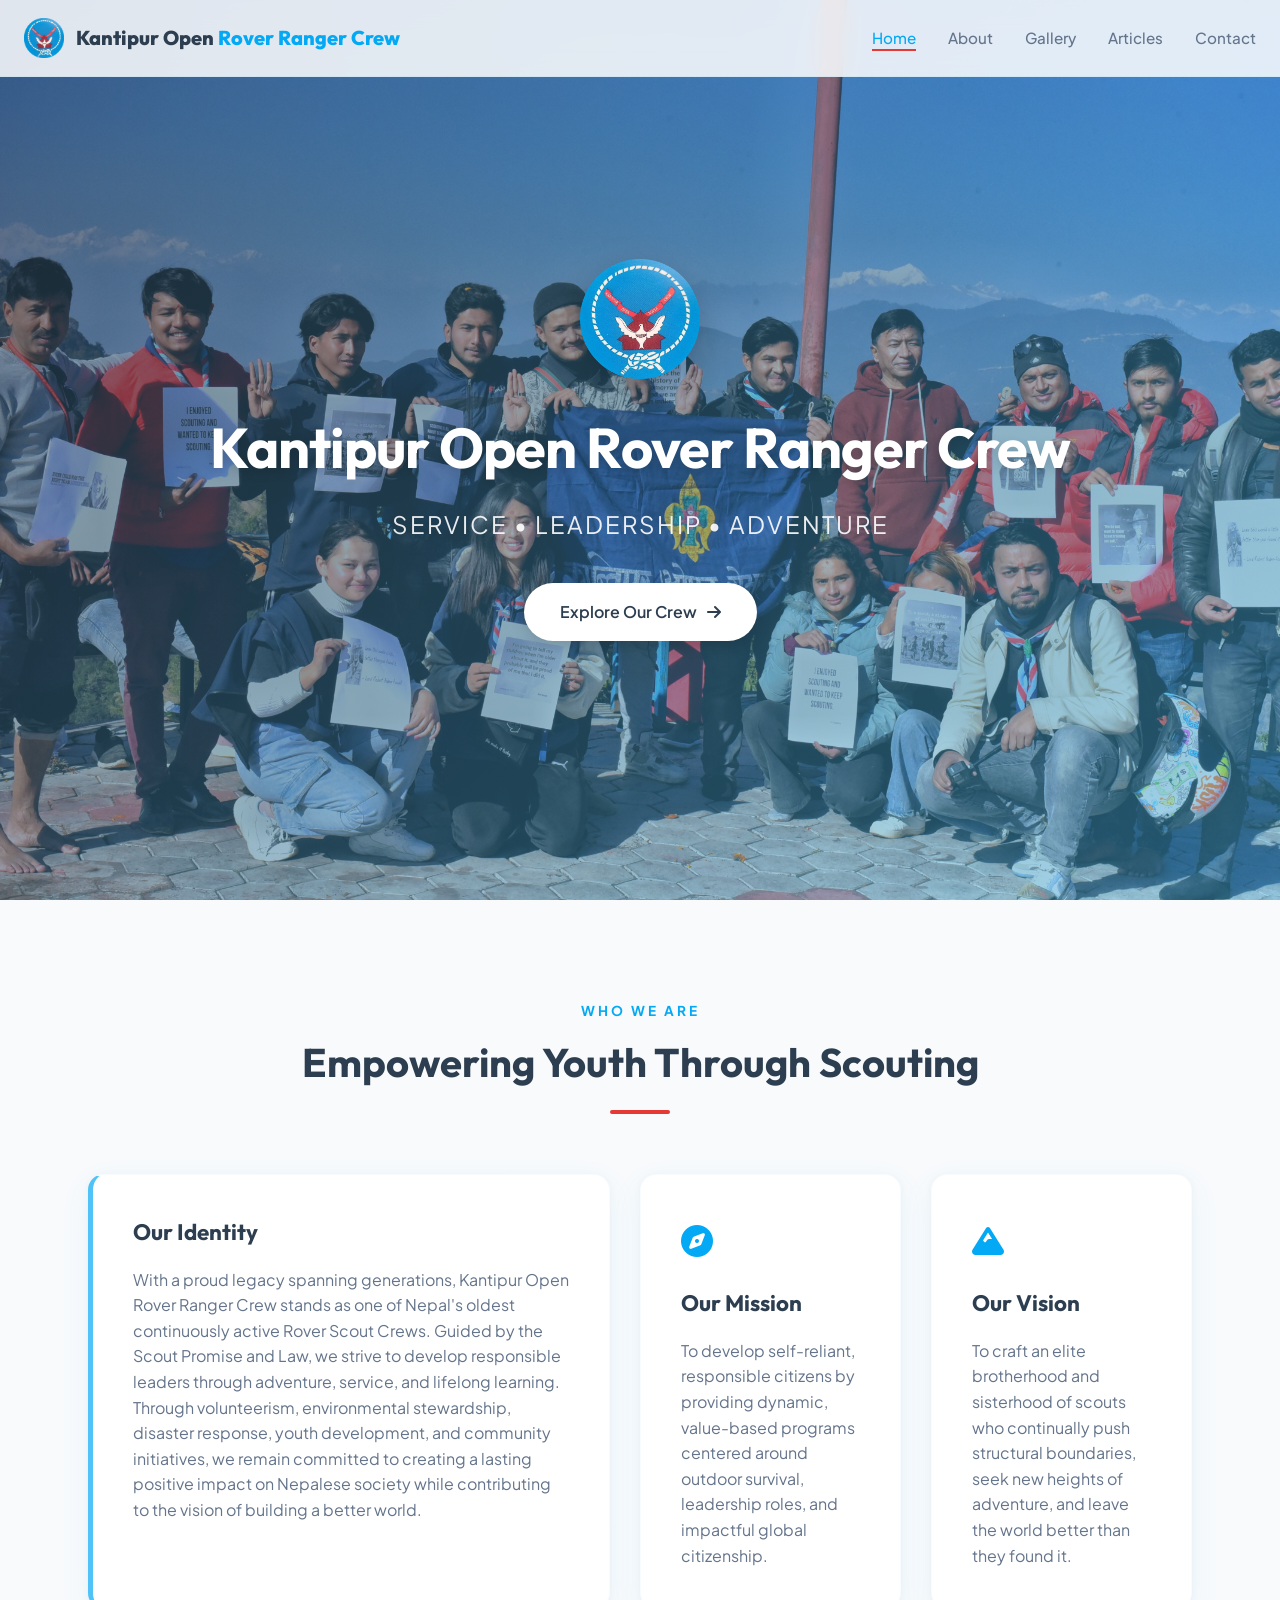
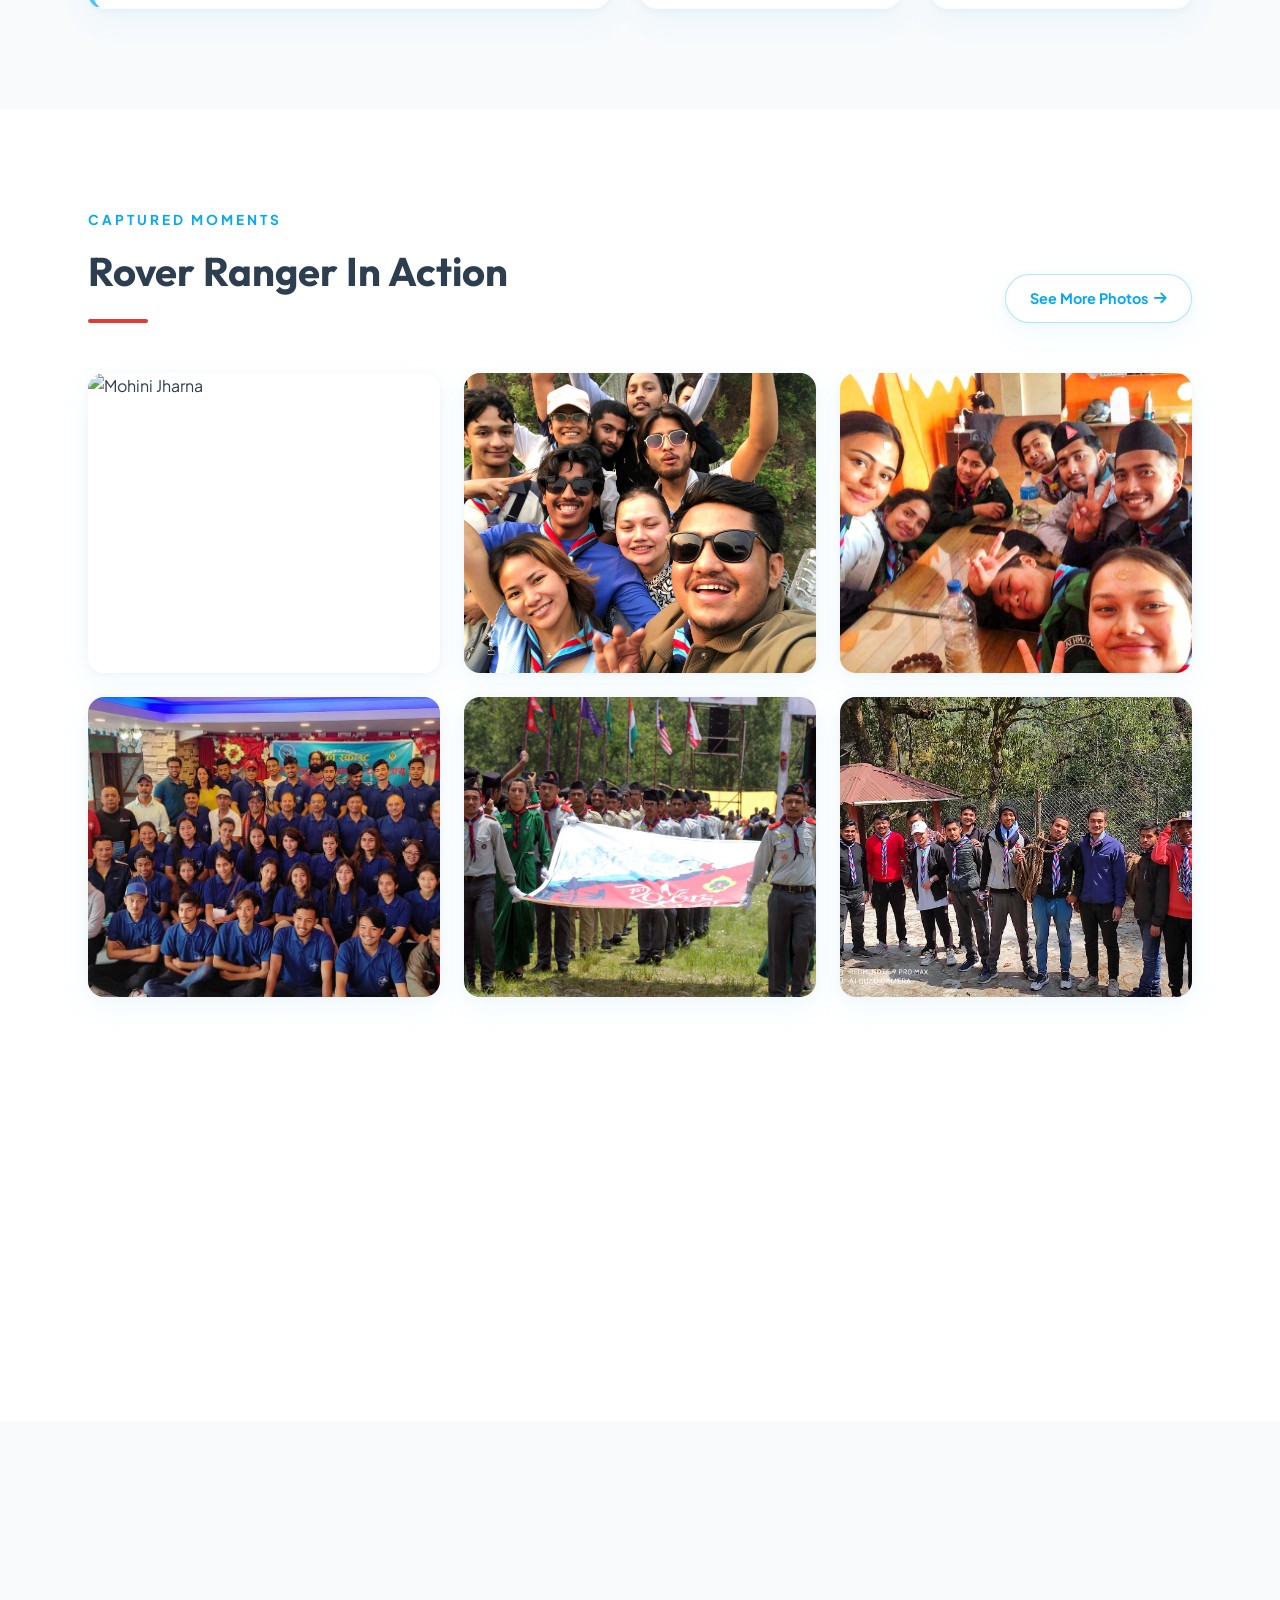
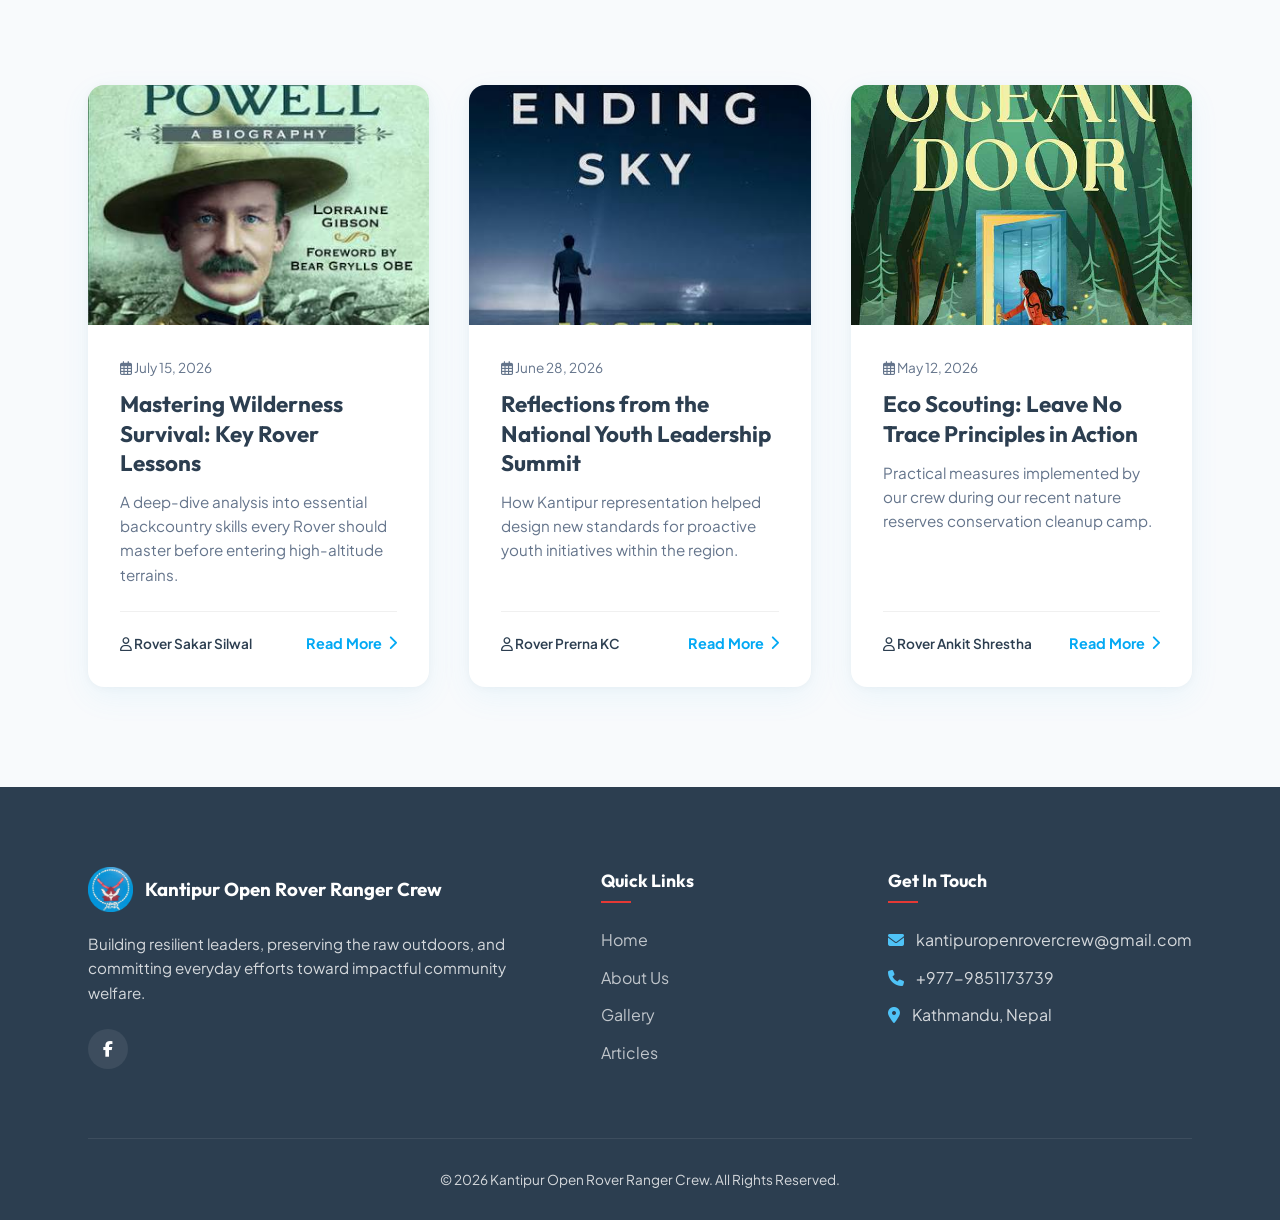
==== index.html @ 4ead3a9a "Add files via upload" ====
<!DOCTYPE html>
<html lang="en">

<head>
  <meta charset="UTF-8">
  <meta name="viewport" content="width=device-width, initial-scale=1.0">
  <title>Kantipur Open Rover Ranger Crew | Service • Leadership • Adventure</title>
  <!-- Google Fonts for Modern Typography -->
  <link rel="preconnect" href="https://fonts.googleapis.com">
  <link rel="preconnect" href="https://fonts.gstatic.com" crossorigin>
  <link
    href="https://fonts.googleapis.com/css2?family=Plus+Jakarta+Sans:wght@400;500;600;700&family=Outfit:wght@400;600;800&display=swap"
    rel="stylesheet">
  <!-- FontAwesome for Icons -->
  <link rel="stylesheet" href="https://cdnjs.cloudflare.com/ajax/libs/font-awesome/6.4.0/css/all.min.css">
  <link rel="stylesheet" href="style.css">
</head>

<body>

  <!-- Navigation -->
  <nav class="navbar">
    <div class="nav-container">
      <a href="#home" class="nav-logo">
        <img src="images/logo/logo.png" alt="Kantipur Open Rover Ranger Crew Logo">
        <span>Kantipur Open <span>Rover Ranger Crew</span></span>
      </a>
      <ul class="nav-links" id="navLinks">
        <li><a href="#home" class="active">Home</a></li>
        <li><a href="#about">About</a></li>
        <li><a href="#gallery">Gallery</a></li>
        <li><a href="#articles">Articles</a></li>
        <li><a href="#contact">Contact</a></li>
      </ul>
      <button class="hamburger" id="hamburger" aria-label="Toggle Menu">
        <span class="bar"></span>
        <span class="bar"></span>
        <span class="bar"></span>
      </button>
    </div>
  </nav>

  <!-- Hero Section -->
  <header id="home" class="hero-section">
    <div class="hero-overlay"></div>
    <div class="hero-content scroll-reveal">
      <img src="images/logo/logo.png" alt="Crew Logo" class="hero-logo">
      <h2 class="hero-title">Kantipur Open Rover Ranger Crew</h2>
      <p class="hero-subtitle">Service • Leadership • Adventure</p>
      <a href="#about" class="btn btn-primary">Explore Our Crew <i class="fas fa-arrow-right"></i></a>
    </div>
  </header>

  <!-- About Us Section -->
  <section id="about" class="about-section section-padding">
    <div class="container">
      <div class="section-header scroll-reveal">
        <span class="pre-title">Who We Are</span>
        <h2>Empowering Youth Through Scouting</h2>
        <div class="accent-line"></div>
      </div>

      <div class="about-grid">
        <div class="about-card main-about scroll-reveal">
          <h3>Our Identity</h3>
          <p>With a proud legacy spanning generations, Kantipur Open Rover Ranger Crew stands as one of Nepal's oldest continuously active Rover Scout Crews. Guided by the Scout Promise and Law, we strive to develop responsible leaders through adventure, service, and lifelong learning. Through volunteerism, environmental stewardship, disaster response, youth development, and community initiatives, we remain committed to creating a lasting positive impact on Nepalese society while contributing to the vision of building a better world.</p>
        </div>
        <div class="about-card scroll-reveal">
          <div class="card-icon"><i class="fas fa-compass"></i></div>
          <h3>Our Mission</h3>
          <p>To develop self-reliant, responsible citizens by providing dynamic, value-based programs centered around
            outdoor survival, leadership roles, and impactful global citizenship.</p>
        </div>
        <div class="about-card scroll-reveal">
          <div class="card-icon"><i class="fas fa-mountain"></i></div>
          <h3>Our Vision</h3>
          <p>To craft an elite brotherhood and sisterhood of scouts who continually push structural boundaries, seek new
            heights of adventure, and leave the world better than they found it.</p>
        </div>
      </div>
    </div>
  </section>

  <!-- Gallery Section -->
  <section id="gallery" class="gallery-section section-padding">
    <div class="container">
      <div class="gallery-header-wrapper scroll-reveal">
        <div class="section-header left-aligned">
          <span class="pre-title">Captured Moments</span>
          <h2>Rover Ranger In Action</h2>
          <div class="accent-line"></div>
        </div>
        <a href="gallery.html" class="btn-text btn-see-more">See More Photos <i class="fas fa-arrow-right"></i></a>
      </div>

      <div class="gallery-grid">
        <div class="gallery-item scroll-reveal">
          <img src="images/gallery/gallery-1.jpg" alt="Mohini Jharna">
          <div class="gallery-overlay">
            <h4>Adventure</h4>
            <p>Mohini Jharna</p>
          </div>
        </div>

        <div class="gallery-item scroll-reveal">
          <img src="images/gallery/gallery-2.jpg" alt="Chitlang Ride">
          <div class="gallery-overlay">
            <h4>Adventure</h4>
            <p>Chitlang Ride</p>
          </div>
        </div>

        <div class="gallery-item scroll-reveal">
          <img src="images/gallery/gallery-3.jpg" alt="Shivaratri Camp">
          <div class="gallery-overlay">
            <h4>Service</h4>
            <p>Shivaratri Camp</p>
          </div>
        </div>

        <div class="gallery-item scroll-reveal">
          <img src="images/gallery/gallery-4.jpg" alt="Smarika Publish">
          <div class="gallery-overlay">
            <h4>Event</h4>
            <p>Smarika Publish</p>
          </div>
        </div>

        <div class="gallery-item scroll-reveal">
          <img src="images/gallery/gallery-5.jpg" alt="Rover Moot">
          <div class="gallery-overlay">
            <h4>Event</h4>
            <p>Rover Moot</p>
          </div>
        </div>

        <div class="gallery-item scroll-reveal">
          <img src="images/gallery/gallery-6.jpg" alt="Training Camp">
          <div class="gallery-overlay">
            <h4>Camp</h4>
            <p>Training Camp</p>
          </div>
        </div>

        <div class="gallery-item scroll-reveal">
          <img src="images/gallery/gallery-7.jpg" alt="Training Camp">
          <div class="gallery-overlay">
            <h4>Camp</h4>
            <p>Training Camp</p>
          </div>
        </div>

        <div class="gallery-item scroll-reveal">
          <img src="images/gallery/gallery-8.jpg" alt="Training Camp">
          <div class="gallery-overlay">
            <h4>Event</h4>
            <p>Rover Moot</p>
          </div>
        </div>

      </div>
    </div>
  </section>

  <!-- Articles Section -->
  <section id="articles" class="articles-section section-padding">
    <div class="container">
      <div class="gallery-header-wrapper scroll-reveal">
        <div class="section-header left-aligned">
          <span class="pre-title">Articles</span>
          <h2>From The Crew Log</h2>
          <div class="accent-line"></div>
        </div>
        <a href="articles.html" class="btn-text btn-see-more">See All Articles <i class="fas fa-arrow-right"></i></a>
      </div>

      <div class="articles-grid">
        <!-- Featured Article 1 -->
        <article class="article-card scroll-reveal">
          <div class="article-image">
            <img src="images/articles/article-1.jpg" alt="Survival techniques article">
          </div>
          <div class="article-content">
            <span class="article-date"><i class="far fa-calendar-alt"></i> July 15, 2026</span>
            <h3 class="article-title">Mastering Wilderness Survival: Key Rover Lessons</h3>
            <p class="article-excerpt">A deep-dive analysis into essential backcountry skills every Rover should master
              before entering high-altitude terrains.</p>
            <div class="article-footer">
              <span class="article-author"><i class="far fa-user"></i> Rover Sakar Silwal</span>
              <a href="content/article-template.html" class="btn-text">Read More <i class="fas fa-chevron-right"></i></a>
            </div>
          </div>
        </article>

        <!-- Featured Article 2 -->
        <article class="article-card scroll-reveal">
          <div class="article-image">
            <img src="images/articles/article-2.jpg" alt="Youth Leadership Summit">
          </div>
          <div class="article-content">
            <span class="article-date"><i class="far fa-calendar-alt"></i> June 28, 2026</span>
            <h3 class="article-title">Reflections from the National Youth Leadership Summit</h3>
            <p class="article-excerpt">How Kantipur representation helped design new standards for proactive youth
              initiatives within the region.</p>
            <div class="article-footer">
              <span class="article-author"><i class="far fa-user"></i> Rover Prerna KC</span>
              <a href="content/article-template.html" class="btn-text">Read More <i
                  class="fas fa-chevron-right"></i></a>
            </div>
          </div>
        </article>

        <!-- Featured Article 3 -->
        <article class="article-card scroll-reveal">
          <div class="article-image">
            <img src="images/articles/article-3.jpg" alt="Eco Scouting Initiatives">
          </div>
          <div class="article-content">
            <span class="article-date"><i class="far fa-calendar-alt"></i> May 12, 2026</span>
            <h3 class="article-title">Eco Scouting: Leave No Trace Principles in Action</h3>
            <p class="article-excerpt">Practical measures implemented by our crew during our recent nature reserves
              conservation cleanup camp.</p>
            <div class="article-footer">
              <span class="article-author"><i class="far fa-user"></i> Rover Ankit Shrestha</span>
              <a href="content/article-template.html" class="btn-text">Read More <i class="fas fa-chevron-right"></i></a>
            </div>
          </div>
        </article>
      </div>
    </div>
  </section>

  <!-- Footer / Contact -->
  <footer id="contact" class="footer">
    <div class="container">
      <div class="footer-grid">
        <div class="footer-brand">
          <div class="footer-logo">
            <img src="images/logo/logo.png" alt="Crew Logo">
            <h3>Kantipur Open Rover Ranger Crew</h3>
          </div>
          <p class="footer-desc">Building resilient leaders, preserving the raw outdoors, and committing everyday
            efforts toward impactful community welfare.</p>
          <div class="social-links">
            <a href="https://www.facebook.com/profile.php?id=100064737007011" aria-label="Facebook"><i
                class="fab fa-facebook-f"></i></a>
          </div>
        </div>

        <div class="footer-links">
          <h4>Quick Links</h4>
          <ul>
            <li><a href="#home">Home</a></li>
            <li><a href="#about">About Us</a></li>
            <li><a href="#gallery">Gallery</a></li>
            <li><a href="#articles">Articles</a></li>
          </ul>
        </div>

        <div class="footer-contact">
          <h4>Get In Touch</h4>
          <ul>
            <li><i class="fas fa-envelope"></i> <span>kantipuropenrovercrew@gmail.com</span></li>
            <li><i class="fas fa-phone"></i> <span>+977-9851173739</span></li>
            <li><i class="fas fa-map-marker-alt"></i> <span>Kathmandu, Nepal</span></li>
          </ul>
        </div>
      </div>

      <div class="footer-bottom">
        <p>&copy; 2026 Kantipur Open Rover Ranger Crew. All Rights Reserved.</p>
      </div>
    </div>
  </footer>

  <script src="script.js"></script>
</body>
</html>

<!-- Designed and Developed by Sakar Silwal -->
---- style.css ----
/* ==========================================================================
   Variables & Root Configurations
   ========================================================================== */
:root {
  --primary: #4FC3F7;
  /* Sky Blue */
  --primary-dark: #03A9F4;
  /* Focus Blue */
  --accent: #E53935;
  /* Logo Red Ribbon Accent */
  --text-main: #2C3E50;
  /* Deep Charcoal */
  --text-muted: #64748B;
  /* Slate Gray */
  --bg-light: #F8FAFC;
  /* Light Canvas Background */
  --bg-white: #FFFFFF;
  --card-shadow: 0 10px 30px rgba(79, 195, 247, 0.08), 0 1px 8px rgba(0, 0, 0, 0.04);
  --hover-shadow: 0 20px 40px rgba(79, 195, 247, 0.15);
  --transition-smooth: all 0.4s cubic-bezier(0.16, 1, 0.3, 1);
  --border-radius: 16px;
}

/* ==========================================================================
   Global Resets & Base Styles
   ========================================================================== */
* {
  margin: 0;
  padding: 0;
  box-sizing: border-box;
}

html {
  scroll-behavior: smooth;
  font-family: 'Plus Jakarta Sans', sans-serif;
  color: var(--text-main);
  background-color: var(--bg-white);
}

h1,
h2,
h3,
h4 {
  font-family: 'Outfit', sans-serif;
  font-weight: 700;
}

body {
  overflow-x: hidden;
  line-height: 1.6;
}

img {
  max-width: 100%;
  height: auto;
  display: block;
}

.container {
  width: 90%;
  max-width: 1440px;
  margin: 0 auto;
  padding: 0 24px;
}

/* Skinny variant limits content stretching for clean paragraph reading styles */
.container-skinny {
  max-width: 800px;
}

.section-padding {
  padding: 100px 0;
}

/* ==========================================================================
   Navigation Component
   ========================================================================== */
.navbar {
  position: fixed;
  top: 0;
  left: 0;
  width: 100%;
  z-index: 1000;
  background: rgba(255, 255, 255, 0.85);
  backdrop-filter: blur(12px);
  -webkit-backdrop-filter: blur(12px);
  border-bottom: 1px solid rgba(79, 195, 247, 0.1);
  transition: var(--transition-smooth);
}

.navbar.scrolled {
  padding: 12px 0;
  box-shadow: 0 4px 20px rgba(0, 0, 0, 0.05);
}

.nav-container {
  display: flex;
  justify-content: space-between;
  align-items: center;
  max-width: 1500px;
  margin: 0 auto;
  padding: 18px 24px;
}

.nav-logo {
  display: flex;
  align-items: center;
  gap: 12px;
  text-decoration: none;
  font-size: 1.25rem;
  color: var(--text-main);
  font-weight: 800;
  font-family: 'Outfit', sans-serif;
}

.nav-logo img {
  height: 40px;
  width: auto;
}

.nav-logo span span {
  color: var(--primary-dark);
}

.nav-links {
  display: flex;
  list-style: none;
  gap: 32px;
}

.nav-links a {
  text-decoration: none;
  color: var(--text-muted);
  font-weight: 500;
  font-size: 0.95rem;
  transition: var(--transition-smooth);
  position: relative;
  padding: 4px 0;
}

.nav-links a:hover,
.nav-links a.active {
  color: var(--primary-dark);
}

.nav-links a::after {
  content: '';
  position: absolute;
  bottom: 0;
  left: 0;
  width: 0;
  height: 2px;
  background-color: var(--accent);
  transition: var(--transition-smooth);
}

.nav-links a:hover::after,
.nav-links a.active::after {
  width: 100%;
}

.hamburger {
  display: none;
  cursor: pointer;
  background: none;
  border: none;
}

.hamburger .bar {
  display: block;
  width: 25px;
  height: 3px;
  margin: 5px auto;
  background-color: var(--text-main);
  transition: var(--transition-smooth);
  border-radius: 2px;
}

/* ==========================================================================
   Hero Section
   ========================================================================== */
.hero-section {
  position: relative;
  height: 100vh;
  min-height: 600px;
  display: flex;
  align-items: center;
  justify-content: center;
  text-align: center;
  color: var(--bg-white);
  background-image: url('images/banner/banner-1.jpeg');
  background-size: cover;
  background-position: center;
  background-attachment: fixed;
}

.hero-overlay {
  position: absolute;
  top: 0;
  left: 0;
  width: 100%;
  height: 100%;
  background: linear-gradient(135deg, rgba(44, 62, 80, 0.6) 0%, rgba(79, 195, 247, 0.45) 100%);
  z-index: 1;
}

.hero-content {
  position: relative;
  z-index: 2;
  padding: 0 24px;
  max-width: 1100px;
}

.hero-logo {
  height: 120px;
  width: auto;
  margin: 0 auto 24px auto;
  filter: drop-shadow(0 8px 16px rgba(0, 0, 0, 0.2));
  animation: float 6s ease-in-out infinite;
}

.hero-title {
  white-space: nowrap;
  font-size: 3.5rem;
  letter-spacing: -1px;
  margin-bottom: 12px;
  text-shadow: 0 4px 12px rgba(0, 0, 0, 0.15);
}

.hero-subtitle {
  font-size: 1.5rem;
  font-weight: 400;
  margin-bottom: 40px;
  letter-spacing: 2px;
  text-transform: uppercase;
  color: rgba(255, 255, 255, 0.9);
}

.btn {
  display: inline-flex;
  align-items: center;
  gap: 10px;
  padding: 16px 36px;
  border-radius: 30px;
  font-weight: 600;
  text-decoration: none;
  transition: var(--transition-smooth);
  font-size: 1rem;
  box-shadow: 0 4px 15px rgba(0, 0, 0, 0.15);
}

.btn-primary {
  background-color: var(--bg-white);
  color: var(--text-main);
}

.btn-primary:hover {
  transform: translateY(-4px);
  box-shadow: 0 12px 24px rgba(0, 0, 0, 0.2);
  background-color: var(--primary);
  color: var(--bg-white);
}

/* ==========================================================================
   Shared Typography Framework
   ========================================================================== */
.section-header {
  text-align: center;
  margin-bottom: 60px;
}

.pre-title {
  color: var(--primary-dark);
  text-transform: uppercase;
  letter-spacing: 3px;
  font-size: 0.85rem;
  font-weight: 700;
  display: block;
  margin-bottom: 8px;
}

.section-header h2 {
  font-size: 2.5rem;
  color: var(--text-main);
}

.accent-line {
  width: 60px;
  height: 4px;
  background-color: var(--accent);
  margin: 16px auto 0 auto;
  border-radius: 2px;
}

.gallery-header-wrapper {
  display: flex;
  justify-content: space-between;
  align-items: flex-end;
  flex-wrap: wrap;
  gap: 20px;
  margin-bottom: 50px;
  width: 100%;
}

.section-header.left-aligned {
  text-align: left;
  margin-bottom: 0;
}

.section-header.left-aligned .accent-line {
  margin: 16px 0 0 0;
}

.btn-see-more {
  padding: 12px 24px;
  border: 1px solid rgba(3, 169, 244, 0.3);
  border-radius: 30px;
  background: var(--bg-white);
  box-shadow: var(--card-shadow);
}

.btn-see-more:hover {
  background: var(--primary-dark);
  color: var(--bg-white) !important;
  border-color: var(--primary-dark);
}

/* ==========================================================================
   About Us Section
   ========================================================================== */
.about-section {
  background-color: var(--bg-light);
}

.about-grid {
  display: grid;
  grid-template-columns: 2fr 1fr 1fr;
  gap: 30px;
}

.about-card {
  background: var(--bg-white);
  padding: 40px;
  border-radius: var(--border-radius);
  box-shadow: var(--card-shadow);
  transition: var(--transition-smooth);
  border: 1px solid rgba(79, 195, 247, 0.05);
}

.about-card:hover {
  transform: translateY(-8px);
  box-shadow: var(--hover-shadow);
}

.main-about {
  border-left: 5px solid var(--primary);
}

.card-icon {
  font-size: 2rem;
  color: var(--primary-dark);
  margin-bottom: 20px;
}

.about-card h3 {
  font-size: 1.4rem;
  margin-bottom: 16px;
}

.about-card p {
  color: var(--text-muted);
}

/* ==========================================================================
   Gallery Section
   ========================================================================== */
.gallery-grid {
  display: grid;
  grid-template-columns: repeat(auto-fit, minmax(300px, 1fr));
  gap: 24px;
}

.gallery-item {
  position: relative;
  border-radius: var(--border-radius);
  overflow: hidden;
  height: 300px;
  cursor: pointer;
  box-shadow: var(--card-shadow);
  transition: var(--transition-smooth);
}

.gallery-item img {
  width: 100%;
  height: 100%;
  object-fit: cover;
  transition: transform 0.6s cubic-bezier(0.16, 1, 0.3, 1);
}

.gallery-overlay {
  position: absolute;
  bottom: 0;
  left: 0;
  width: 100%;
  padding: 30px;
  background: linear-gradient(to top, rgba(0, 0, 0, 0.8) 0%, rgba(0, 0, 0, 0) 100%);
  color: var(--bg-white);
  opacity: 0;
  transform: translateY(20px);
  transition: var(--transition-smooth);
}

.gallery-item:hover img {
  transform: scale(1.08);
}

.gallery-item:hover .gallery-overlay {
  opacity: 1;
  transform: translateY(0);
}

/* Archive Controls Utility Styles */
.archive-section {
  background-color: var(--bg-light);
  margin-top: 60px;
}

/* ==========================================================================
   Gallery Tabs & Filter Buttons Setup (Fixed Overwrites)
   ========================================================================== */
.gallery-filters {
  display: flex;
  justify-content: center;
  flex-wrap: wrap;
  gap: 12px;
  margin-bottom: 40px;
  list-style: none;
  padding: 0;
  width: 100%;
}

.gallery-filters button,
.filter-btn {
  background: var(--bg-white);
  color: var(--text-muted);
  border: 1px solid rgba(79, 195, 247, 0.2);
  padding: 10px 22px;
  font-family: 'Plus Jakarta Sans', sans-serif;
  font-weight: 600;
  font-size: 0.9rem;
  border-radius: 30px;
  cursor: pointer;
  transition: var(--transition-smooth);
  box-shadow: 0 2px 8px rgba(0, 0, 0, 0.02);
}

.gallery-filters button:hover,
.filter-btn:hover {
  background: rgba(79, 195, 247, 0.08);
  color: var(--primary-dark);
  border-color: var(--primary-dark);
  transform: translateY(-2px);
}

.gallery-filters button.active,
.filter-btn.active {
  background: var(--primary-dark);
  color: var(--bg-white);
  border-color: var(--primary-dark);
  box-shadow: 0 4px 12px rgba(3, 169, 244, 0.2);
}

/* ==========================================================================
   Articles Section (Grid UI)
   ========================================================================== */
.articles-section {
  background-color: var(--bg-light);
}

.articles-grid {
  display: grid;
  grid-template-columns: repeat(auto-fit, minmax(320px, 1fr));
  gap: 40px;
  width: 100%;
}

.article-card {
  background: var(--bg-white);
  border-radius: var(--border-radius);
  overflow: hidden;
  box-shadow: var(--card-shadow);
  transition: var(--transition-smooth);
  display: flex;
  flex-direction: column;
}

.article-card:hover {
  transform: translateY(-6px);
  box-shadow: var(--hover-shadow);
}

.article-image {
  height: 240px;
  overflow: hidden;
}

.article-image img {
  width: 100%;
  height: 100%;
  object-fit: cover;
  transition: transform 0.5s ease;
}

.article-card:hover .article-image img {
  transform: scale(1.04);
}

.article-content {
  padding: 32px;
  flex-grow: 1;
  display: flex;
  flex-direction: column;
}

.article-date {
  font-size: 0.85rem;
  color: var(--text-muted);
  margin-bottom: 12px;
  display: block;
}

.article-title {
  font-size: 1.4rem;
  margin-bottom: 12px;
  line-height: 1.3;
  color: var(--text-main);
}

.article-excerpt {
  color: var(--text-muted);
  margin-bottom: 24px;
  font-size: 0.95rem;
}

.article-footer {
  margin-top: auto;
  display: flex;
  justify-content: space-between;
  align-items: center;
  padding-top: 20px;
  border-top: 1px solid rgba(0, 0, 0, 0.06);
}

.article-author {
  font-size: 0.85rem;
  font-weight: 600;
}

.btn-text {
  color: var(--primary-dark);
  text-decoration: none;
  font-weight: 700;
  font-size: 0.9rem;
  display: inline-flex;
  align-items: center;
  gap: 6px;
  transition: var(--transition-smooth);
}

.btn-text:hover {
  color: var(--accent);
  gap: 10px;
}

/* ==========================================================================
   Single Article Detail Subpage View
   ========================================================================== */
.single-article-wrapper {
  margin-top: 80px;
  background-color: var(--bg-white);
}

.back-link {
  margin-bottom: 30px;
  font-size: 0.95rem;
}

.single-article-header h1 {
  font-size: 2.8rem;
  line-height: 1.2;
  margin: 15px 0 20px 0;
  color: var(--text-main);
}

.article-meta-info {
  display: flex;
  gap: 20px;
  color: var(--text-muted);
  font-size: 0.9rem;
}

.single-article-banner {
  width: 100%;
  max-height: 480px;
  overflow: hidden;
  border-radius: var(--border-radius);
  margin: 40px 0;
  box-shadow: var(--card-shadow);
}

.single-article-banner img {
  width: 100%;
  height: 100%;
  object-fit: cover;
}

.single-article-body {
  font-size: 1.1rem;
  line-height: 1.75;
  color: #334155;
}

.single-article-body p {
  margin-bottom: 24px;
}

.single-article-body h3 {
  font-size: 1.6rem;
  margin: 40px 0 20px 0;
  color: var(--text-main);
}

.single-article-body blockquote {
  border-left: 4px solid var(--accent);
  padding-left: 20px;
  font-style: italic;
  margin: 30px 0;
  color: var(--text-muted);
  font-size: 1.2rem;
}

/* ==========================================================================
   Footer Section
   ========================================================================== */
.footer {
  background-color: var(--text-main);
  color: rgba(255, 255, 255, 0.8);
  padding: 80px 0 30px 0;
}

.footer-grid {
  display: grid;
  grid-template-columns: 2fr 1fr 1fr;
  gap: 60px;
  margin-bottom: 60px;
}

.footer-logo {
  display: flex;
  align-items: center;
  gap: 12px;
  margin-bottom: 20px;
  color: var(--bg-white);
}

.footer-logo img {
  height: 45px;
}

.footer-desc {
  font-size: 0.95rem;
  margin-bottom: 24px;
}

.social-links {
  display: flex;
  gap: 16px;
}

.social-links a {
  width: 40px;
  height: 40px;
  border-radius: 50%;
  background-color: rgba(255, 255, 255, 0.08);
  display: flex;
  align-items: center;
  justify-content: center;
  color: var(--bg-white);
  text-decoration: none;
  transition: var(--transition-smooth);
}

.social-links a:hover {
  background-color: var(--primary);
  transform: translateY(-3px);
}

.footer-links h4,
.footer-contact h4 {
  color: var(--bg-white);
  margin-bottom: 24px;
  font-size: 1.1rem;
  position: relative;
  padding-bottom: 8px;
}

.footer-links h4::after,
.footer-contact h4::after {
  content: '';
  position: absolute;
  bottom: 0;
  left: 0;
  width: 30px;
  height: 2px;
  background-color: var(--accent);
}

.footer-links ul,
.footer-contact ul {
  list-style: none;
}

.footer-links li,
.footer-contact li {
  margin-bottom: 12px;
}

.footer-links a {
  color: rgba(255, 255, 255, 0.7);
  text-decoration: none;
  transition: var(--transition-smooth);
}

.footer-links a:hover {
  color: var(--primary);
  padding-left: 6px;
}

.footer-contact li {
  display: flex;
  gap: 12px;
  align-items: center;
}

.footer-contact i {
  color: var(--primary);
}

.footer-bottom {
  border-top: 1px solid rgba(255, 255, 255, 0.08);
  padding-top: 30px;
  text-align: center;
  font-size: 0.85rem;
}

/* ==========================================================================
   Animations Subsystem
   ========================================================================== */
@keyframes float {
  0% {
    transform: translateY(0px);
  }

  50% {
    transform: translateY(-10px);
  }

  100% {
    transform: translateY(0px);
  }
}

.scroll-reveal {
  opacity: 0;
  transform: translateY(30px);
  transition: opacity 0.8s ease-out, transform 0.8s cubic-bezier(0.16, 1, 0.3, 1);
}

.scroll-reveal.visible {
  opacity: 1;
  transform: translateY(0);
}

/* ==========================================================================
   Responsive Adaptations (Media Queries)
   ========================================================================== */
@media (max-width: 992px) {

  .about-grid,
  .articles-grid,
  .footer-grid {
    grid-template-columns: 1fr;
  }

  .hero-title {
    white-space: normal;
    font-size: 2.8rem;
  }

  .single-article-header h1 {
    font-size: 2.2rem;
  }
}

@media (max-width: 768px) {
  .gallery-header-wrapper {
    flex-direction: column;
    align-items: flex-start;
    gap: 15px;
  }

  .gallery-filters {
    gap: 8px;
    justify-content: flex-start;
    overflow-x: auto;
    padding-bottom: 10px;
    white-space: nowrap;
    -webkit-overflow-scrolling: touch;
  }

  .hero-title {
    font-size: 2.3rem;
    white-space: normal;
  }

  .hamburger {
    display: block;
  }

  .nav-links {
    position: fixed;
    left: -100%;
    top: 76px;
    flex-direction: column;
    background-color: var(--bg-white);
    width: 100%;
    text-align: center;
    box-shadow: 0 10px 20px rgba(0, 0, 0, 0.05);
    transition: 0.3s ease;
    padding: 40px 0;
    gap: 24px;
  }

  .nav-links.active {
    left: 0;
  }
}
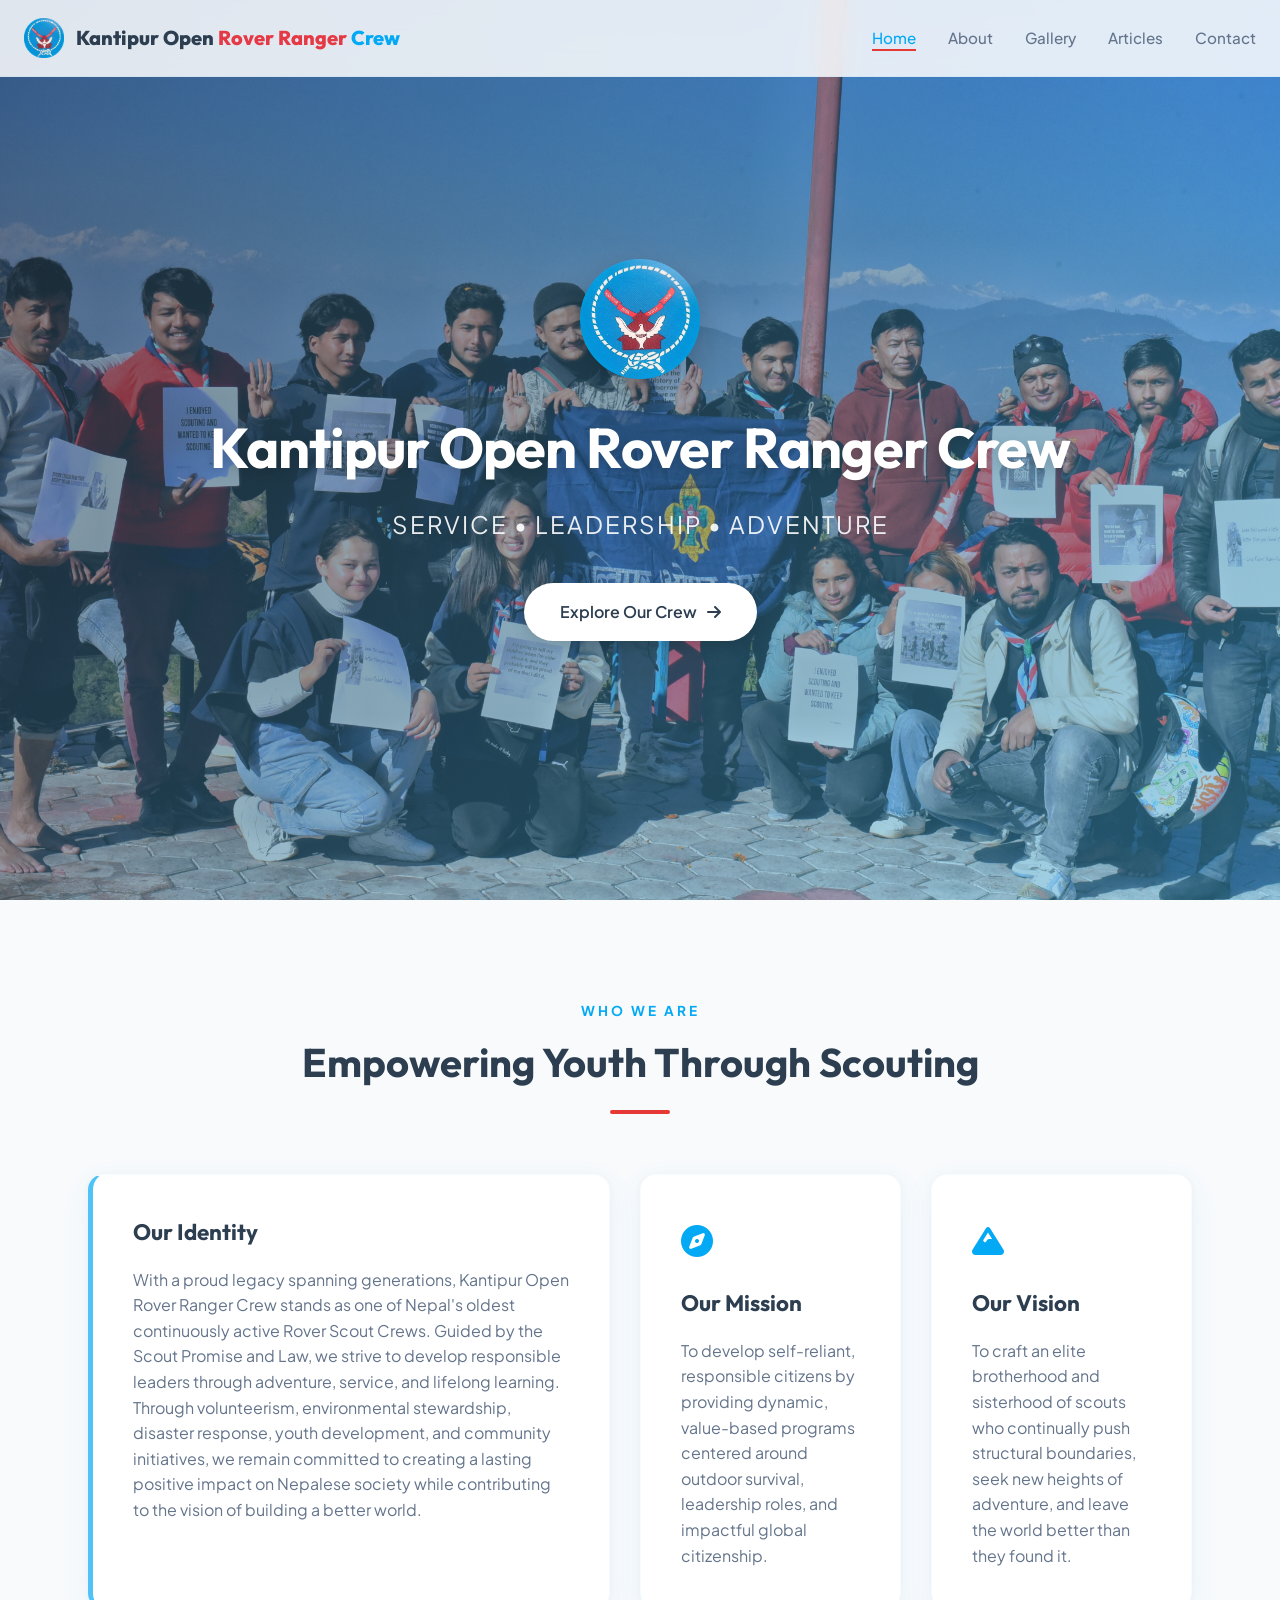
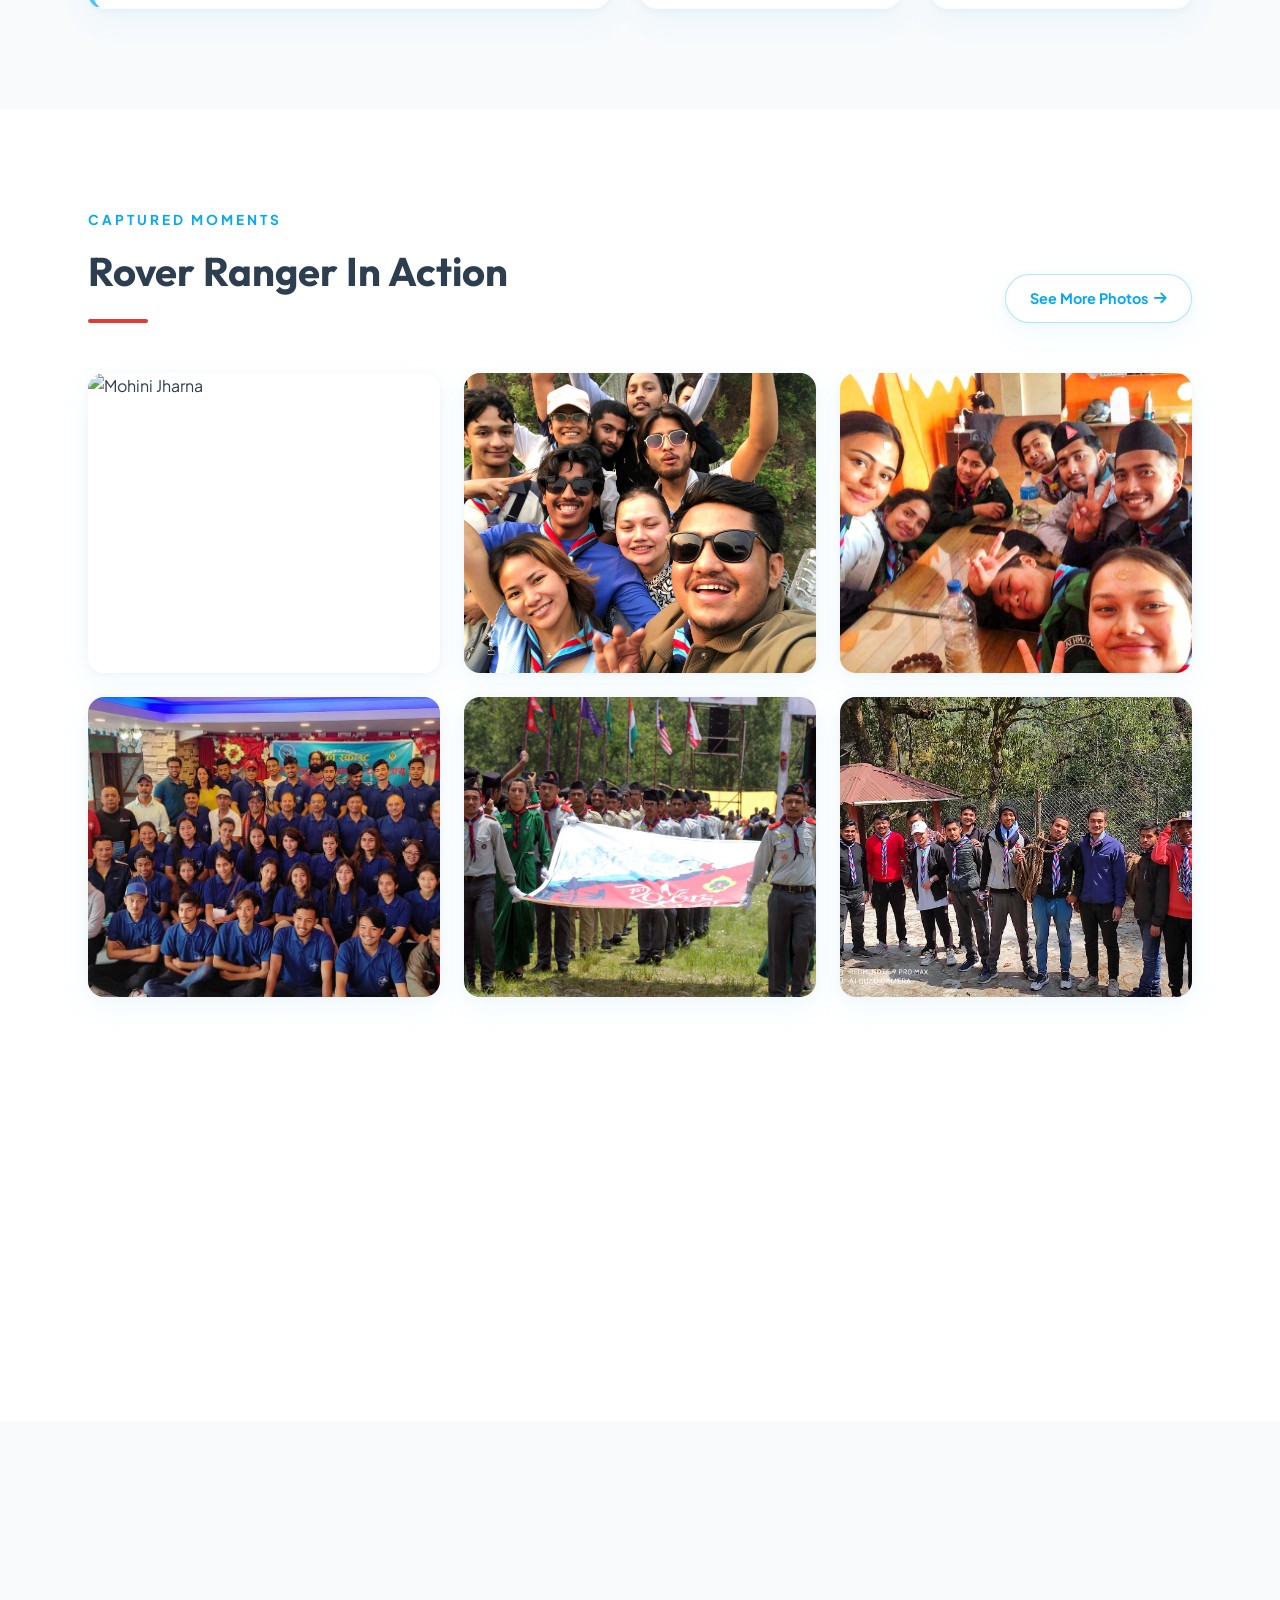
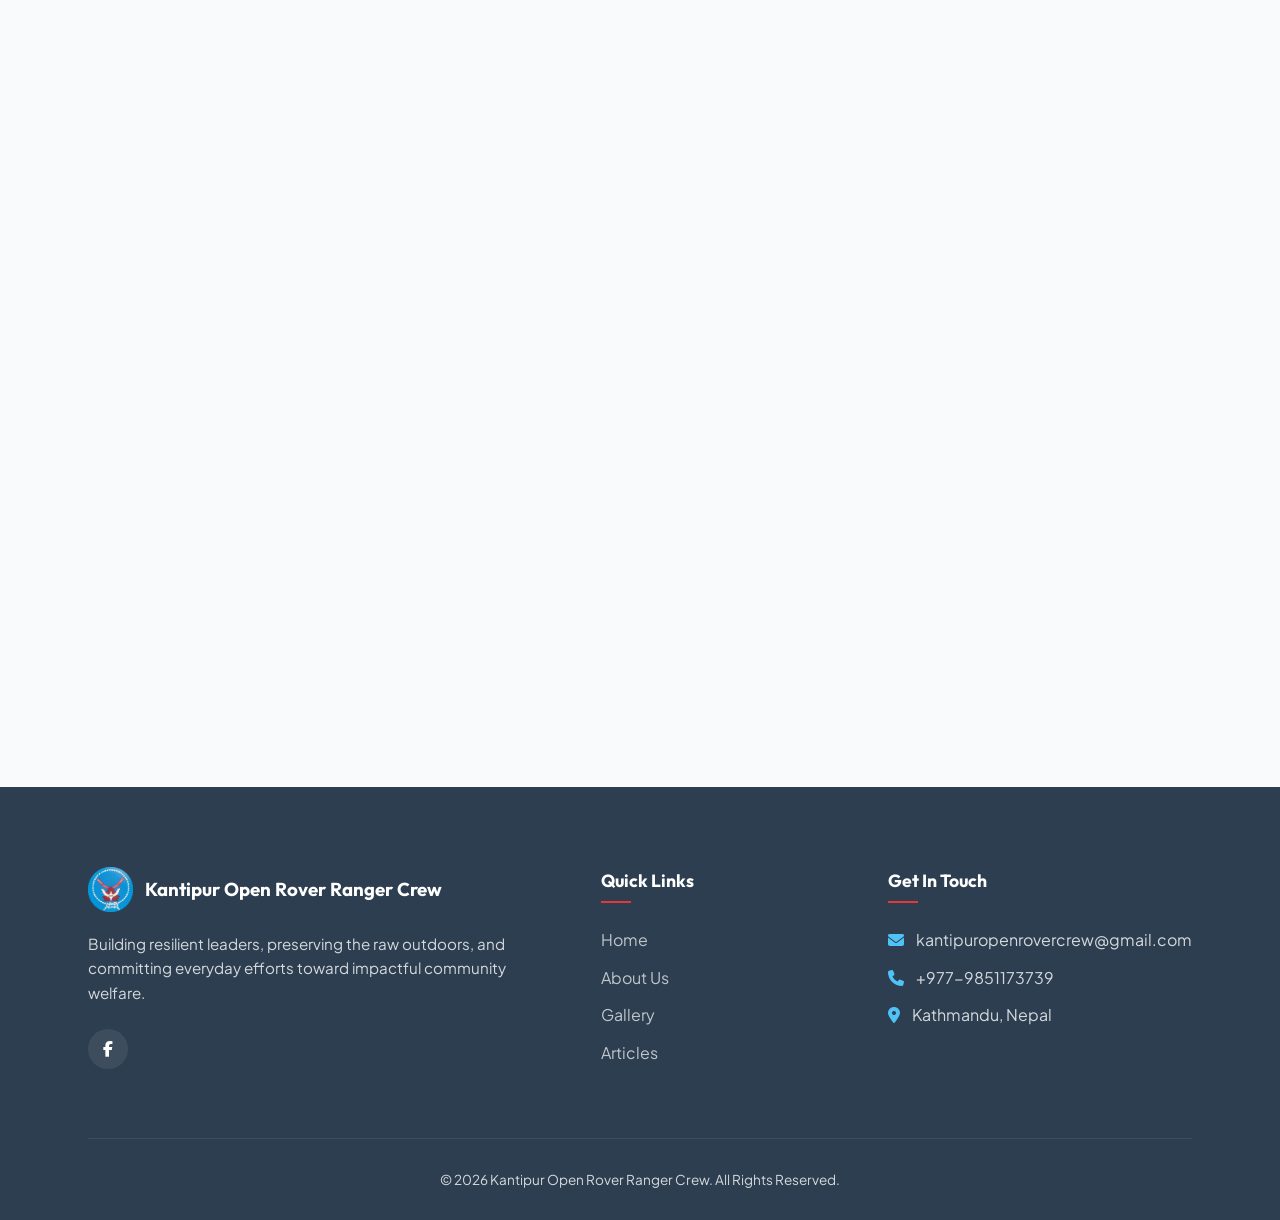
==== commit 2c69a606: "updated logo color and fixed minor css issue" ====
--- a/index.html
+++ b/index.html
@@ -5,6 +5,10 @@
   <meta charset="UTF-8">
   <meta name="viewport" content="width=device-width, initial-scale=1.0">
   <title>Kantipur Open Rover Ranger Crew | Service • Leadership • Adventure</title>
+
+  <!-- Favicon -->
+  <link rel="icon" type="image/png" href="images/logo/logo.png">
+
   <!-- Google Fonts for Modern Typography -->
   <link rel="preconnect" href="https://fonts.googleapis.com">
   <link rel="preconnect" href="https://fonts.gstatic.com" crossorigin>
@@ -23,7 +27,7 @@
     <div class="nav-container">
       <a href="#home" class="nav-logo">
         <img src="images/logo/logo.png" alt="Kantipur Open Rover Ranger Crew Logo">
-        <span>Kantipur Open <span>Rover Ranger Crew</span></span>
+        <span>Kantipur Open <span class="text-red">Rover Ranger</span> <span class="text-blue">Crew</span></span>
       </a>
       <ul class="nav-links" id="navLinks">
         <li><a href="#home" class="active">Home</a></li>
@@ -63,7 +67,11 @@
       <div class="about-grid">
         <div class="about-card main-about scroll-reveal">
           <h3>Our Identity</h3>
-          <p>With a proud legacy spanning generations, Kantipur Open Rover Ranger Crew stands as one of Nepal's oldest continuously active Rover Scout Crews. Guided by the Scout Promise and Law, we strive to develop responsible leaders through adventure, service, and lifelong learning. Through volunteerism, environmental stewardship, disaster response, youth development, and community initiatives, we remain committed to creating a lasting positive impact on Nepalese society while contributing to the vision of building a better world.</p>
+          <p>With a proud legacy spanning generations, Kantipur Open Rover Ranger Crew stands as one of Nepal's oldest
+            continuously active Rover Scout Crews. Guided by the Scout Promise and Law, we strive to develop responsible
+            leaders through adventure, service, and lifelong learning. Through volunteerism, environmental stewardship,
+            disaster response, youth development, and community initiatives, we remain committed to creating a lasting
+            positive impact on Nepalese society while contributing to the vision of building a better world.</p>
         </div>
         <div class="about-card scroll-reveal">
           <div class="card-icon"><i class="fas fa-compass"></i></div>
@@ -187,7 +195,8 @@
               before entering high-altitude terrains.</p>
             <div class="article-footer">
               <span class="article-author"><i class="far fa-user"></i> Rover Sakar Silwal</span>
-              <a href="content/article-template.html" class="btn-text">Read More <i class="fas fa-chevron-right"></i></a>
+              <a href="content/article-template.html" class="btn-text">Read More <i
+                  class="fas fa-chevron-right"></i></a>
             </div>
           </div>
         </article>
@@ -222,7 +231,8 @@
               conservation cleanup camp.</p>
             <div class="article-footer">
               <span class="article-author"><i class="far fa-user"></i> Rover Ankit Shrestha</span>
-              <a href="content/article-template.html" class="btn-text">Read More <i class="fas fa-chevron-right"></i></a>
+              <a href="content/article-template.html" class="btn-text">Read More <i
+                  class="fas fa-chevron-right"></i></a>
             </div>
           </div>
         </article>
@@ -275,6 +285,7 @@
 
   <script src="script.js"></script>
 </body>
+
 </html>
 
-<!-- Designed and Developed by Sakar Silwal -->
+<!-- Designed and Developed by Sakar Silwal -->
--- a/style.css
+++ b/style.css
@@ -118,9 +118,18 @@
   width: auto;
 }
 
-.nav-logo span span {
+.text-red {
+  color: #e63946 !important;
+}
+
+.text-blue {
+  color: #03A9F4 !important;
+}
+
+/* .nav-logo span span {
   color: var(--primary-dark);
-}
+} */
+
 
 .nav-links {
   display: flex;
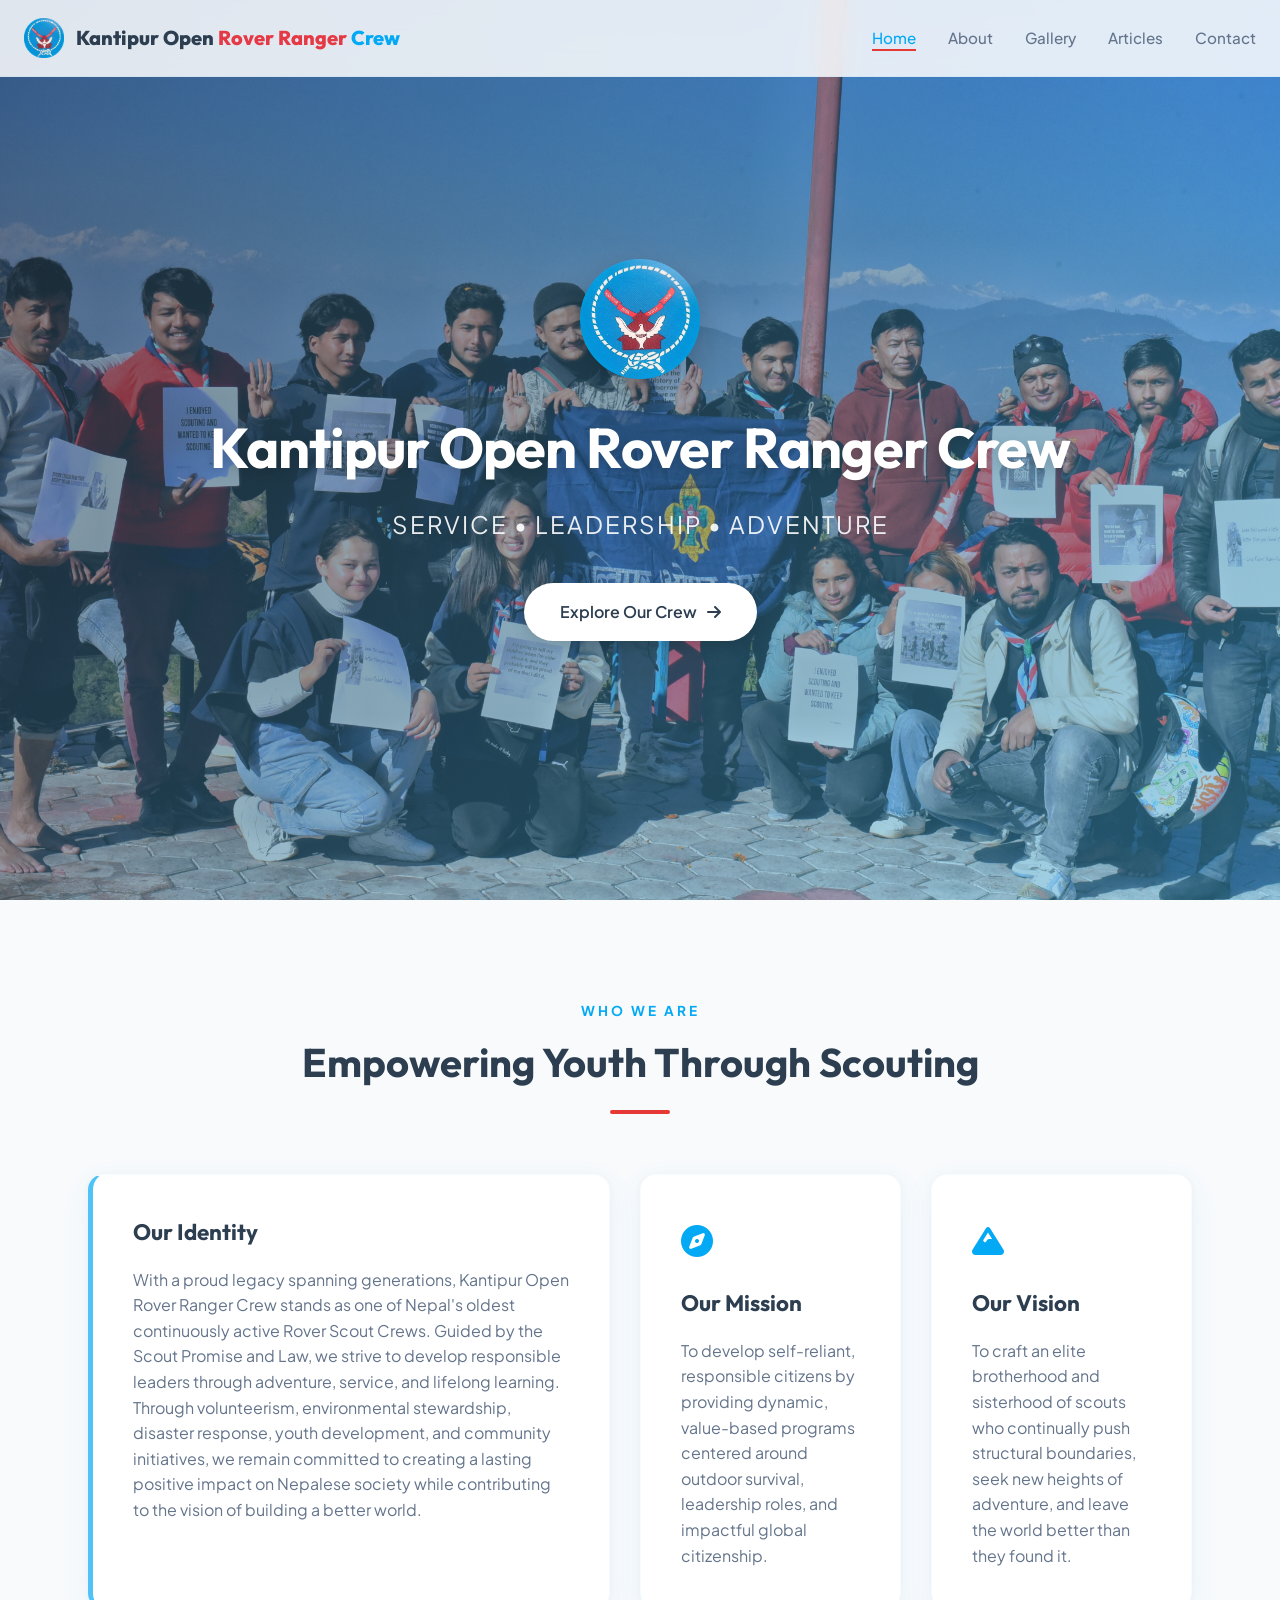
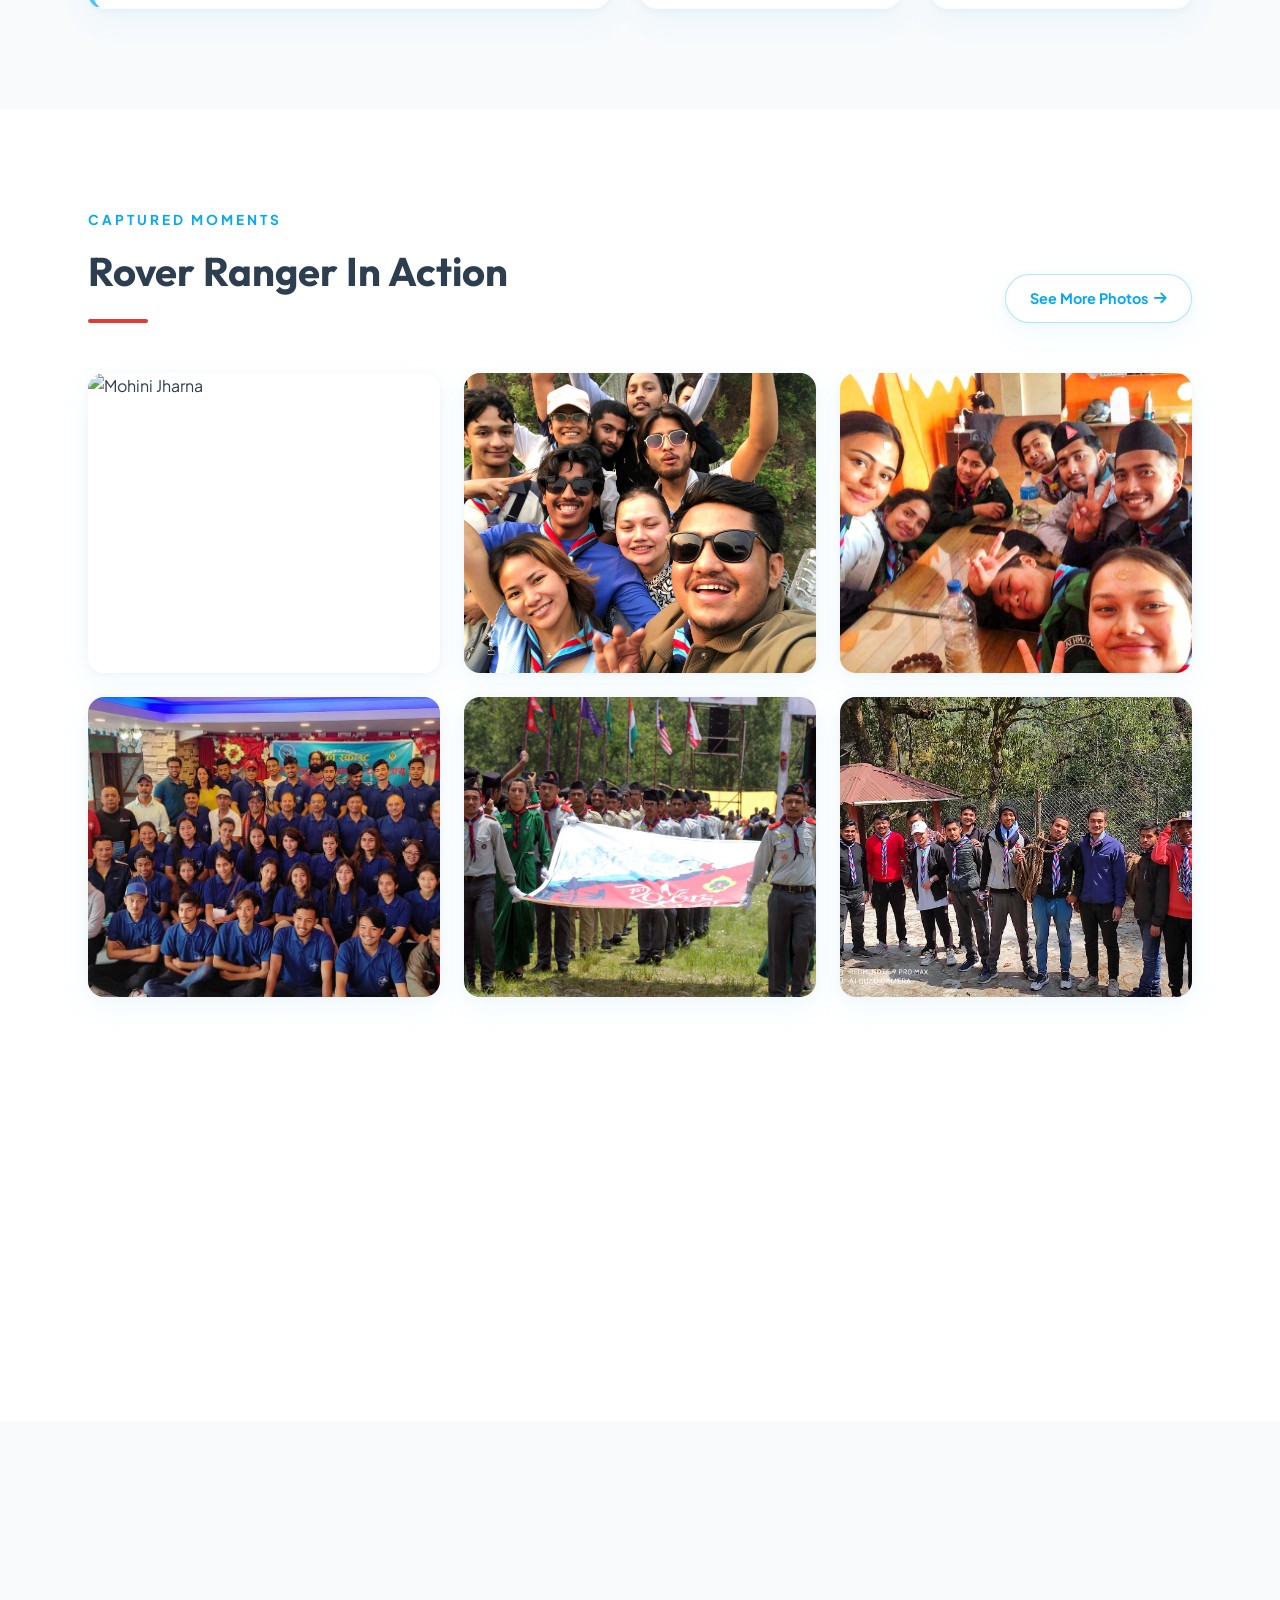
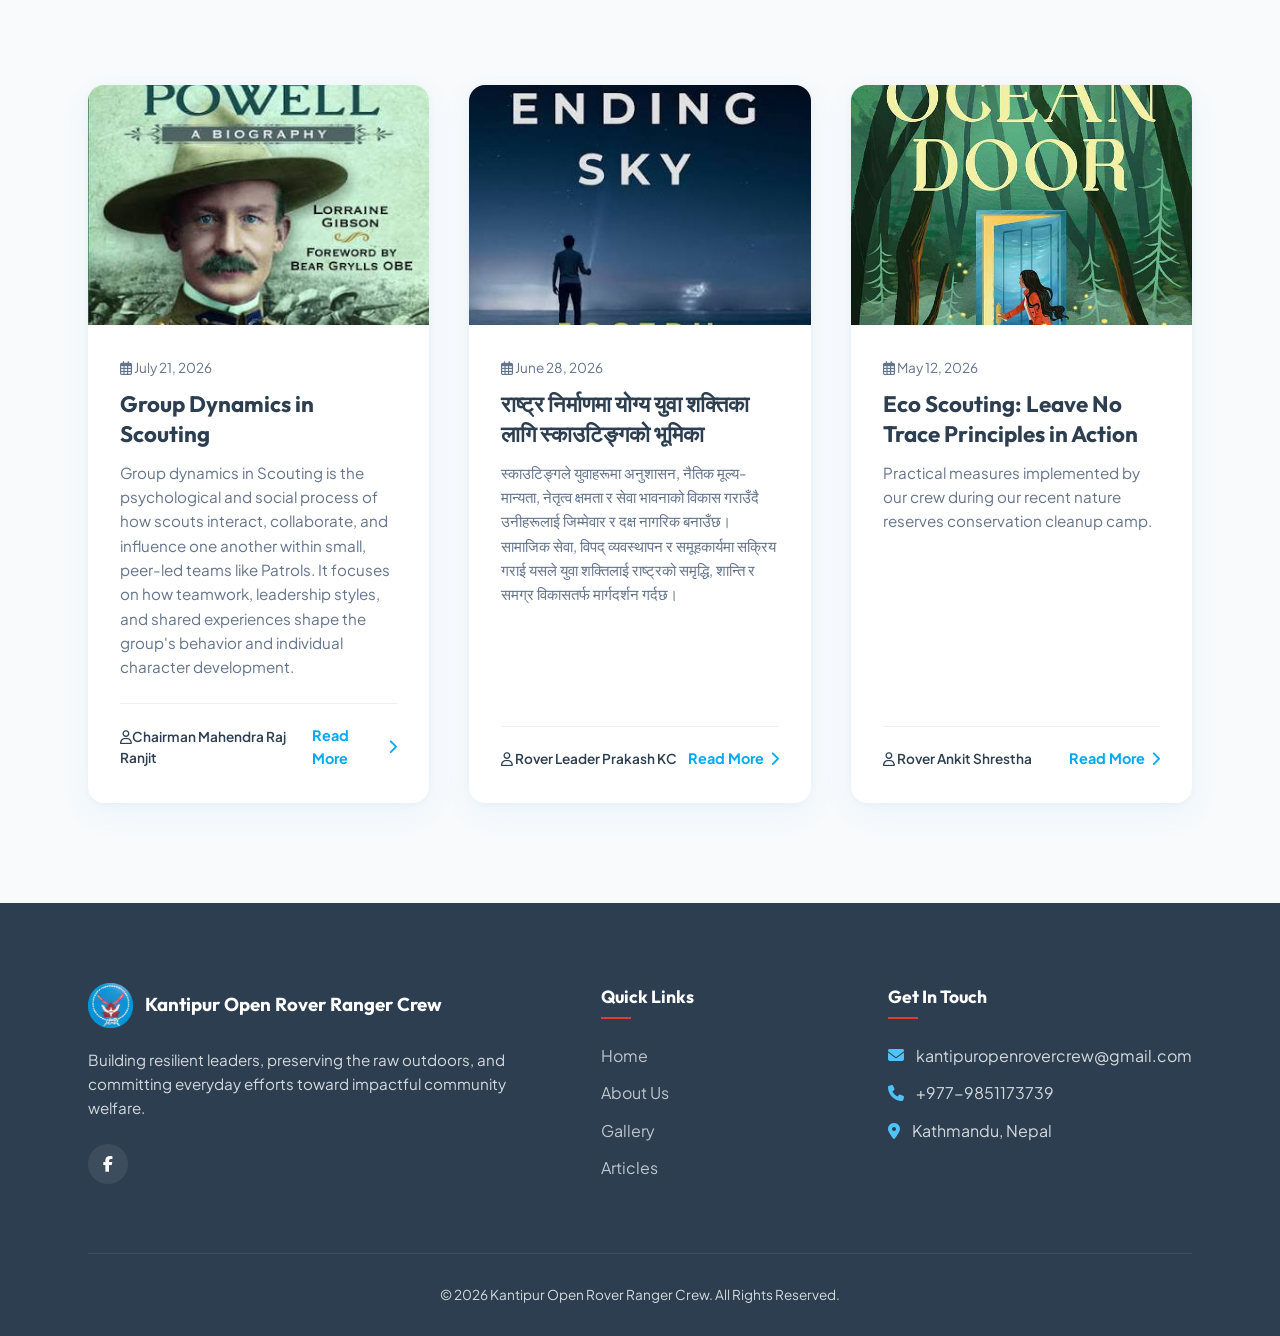
==== commit 90d4a5ac: "added 2 new original artice templet of group dynamics and youth for nation build" ====
--- a/index.html
+++ b/index.html
@@ -189,14 +189,12 @@
             <img src="images/articles/article-1.jpg" alt="Survival techniques article">
           </div>
           <div class="article-content">
-            <span class="article-date"><i class="far fa-calendar-alt"></i> July 15, 2026</span>
-            <h3 class="article-title">Mastering Wilderness Survival: Key Rover Lessons</h3>
-            <p class="article-excerpt">A deep-dive analysis into essential backcountry skills every Rover should master
-              before entering high-altitude terrains.</p>
+            <span class="article-date"><i class="far fa-calendar-alt"></i> July 21, 2026</span>
+            <h3 class="article-title">Group Dynamics in Scouting</h3>
+            <p class="article-excerpt">Group dynamics in Scouting is the psychological and social process of how scouts interact, collaborate, and influence one another within small, peer-led teams like Patrols. It focuses on how teamwork, leadership styles, and shared experiences shape the group's behavior and individual character development.</p>
             <div class="article-footer">
-              <span class="article-author"><i class="far fa-user"></i> Rover Sakar Silwal</span>
-              <a href="content/article-template.html" class="btn-text">Read More <i
-                  class="fas fa-chevron-right"></i></a>
+              <span class="article-author"><i class="far fa-user"></i>Chairman Mahendra Raj Ranjit</span>
+              <a href="content/group-dynamics.html" class="btn-text">Read More <i class="fas fa-chevron-right"></i></a>
             </div>
           </div>
         </article>
@@ -208,12 +206,11 @@
           </div>
           <div class="article-content">
             <span class="article-date"><i class="far fa-calendar-alt"></i> June 28, 2026</span>
-            <h3 class="article-title">Reflections from the National Youth Leadership Summit</h3>
-            <p class="article-excerpt">How Kantipur representation helped design new standards for proactive youth
-              initiatives within the region.</p>
+            <h3 class="article-title">राष्ट्र निर्माणमा योग्य युवा शक्तिका लागि स्काउटिङ्गको भूमिका</h3>
+            <p class="article-excerpt">स्काउटिङ्गले युवाहरूमा अनुशासन, नैतिक मूल्य-मान्यता, नेतृत्व क्षमता र सेवा भावनाको विकास गराउँदै उनीहरूलाई जिम्मेवार र दक्ष नागरिक बनाउँछ। सामाजिक सेवा, विपद् व्यवस्थापन र समूहकार्यमा सक्रिय गराई यसले युवा शक्तिलाई राष्ट्रको समृद्धि, शान्ति र समग्र विकासतर्फ मार्गदर्शन गर्दछ।</p>
             <div class="article-footer">
-              <span class="article-author"><i class="far fa-user"></i> Rover Prerna KC</span>
-              <a href="content/article-template.html" class="btn-text">Read More <i
+              <span class="article-author"><i class="far fa-user"></i> Rover Leader Prakash KC</span>
+              <a href="content/youth-for-nation-build.html" class="btn-text">Read More <i
                   class="fas fa-chevron-right"></i></a>
             </div>
           </div>
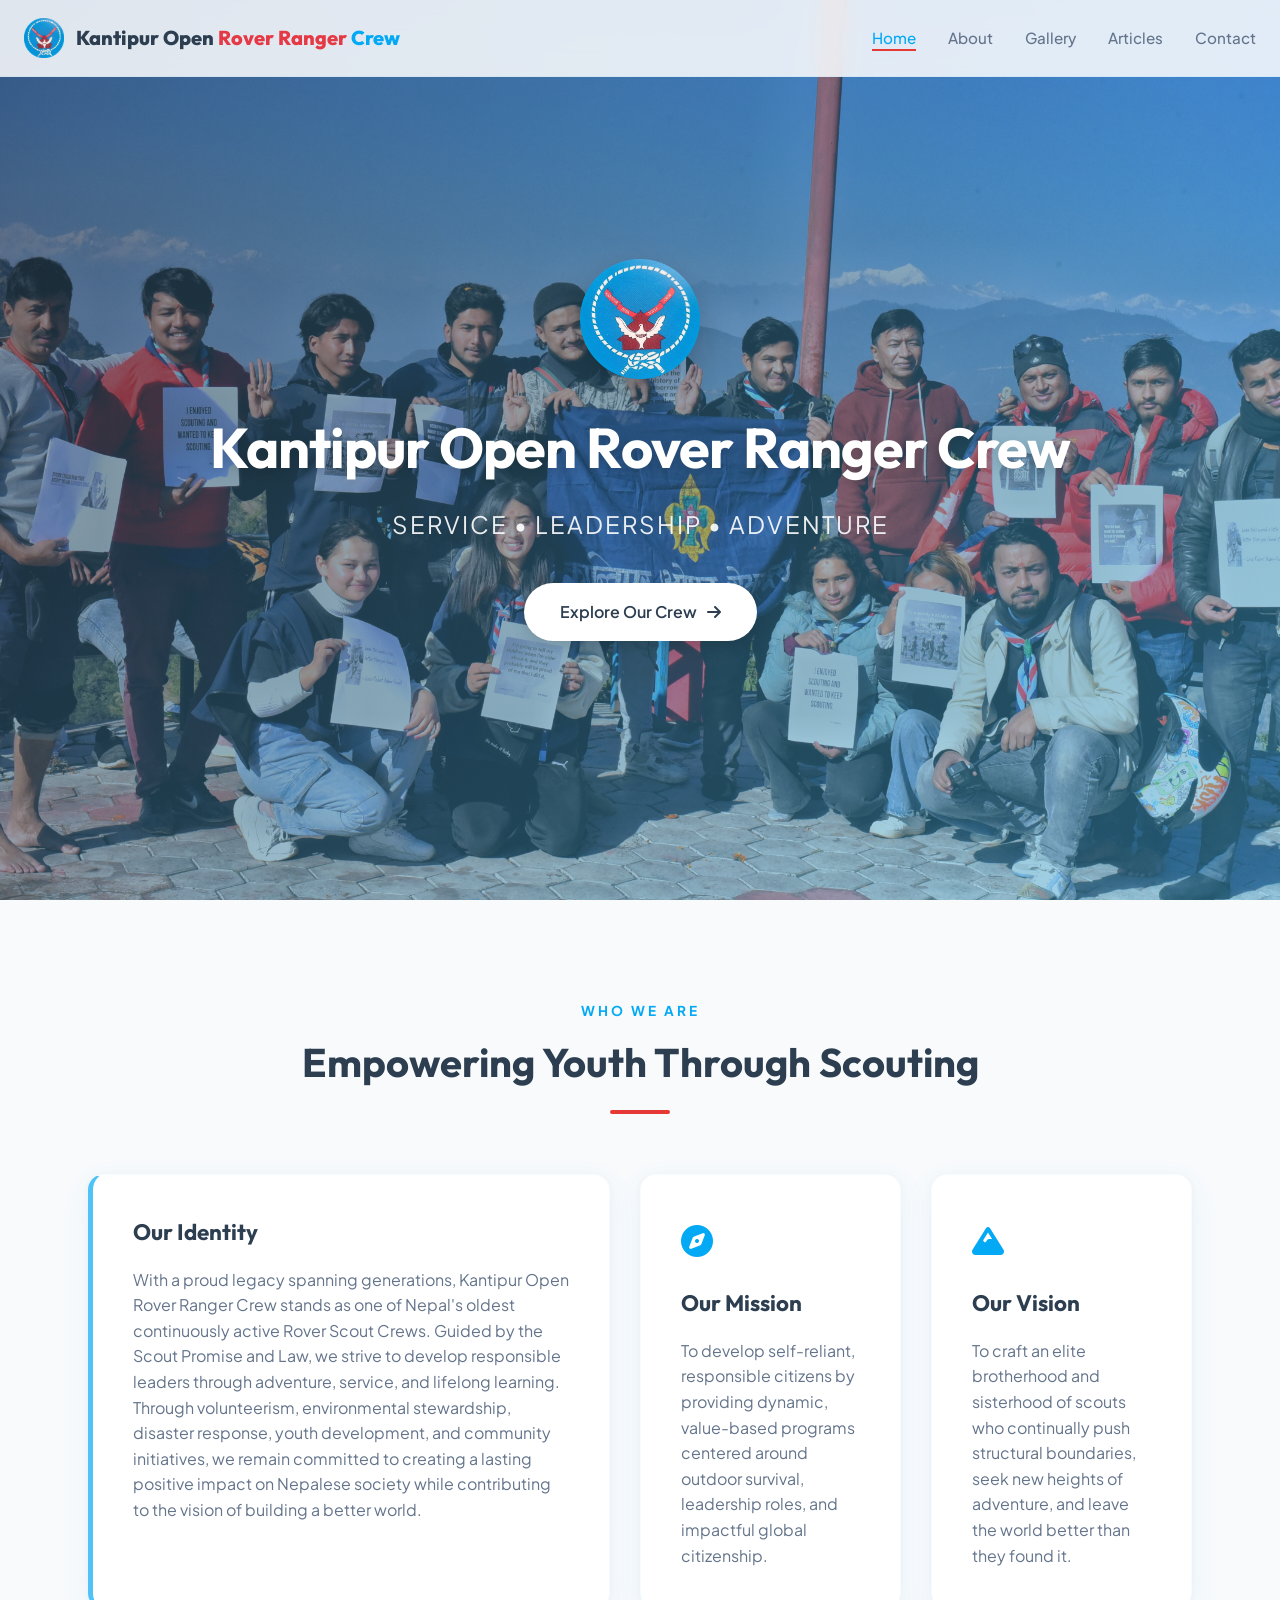
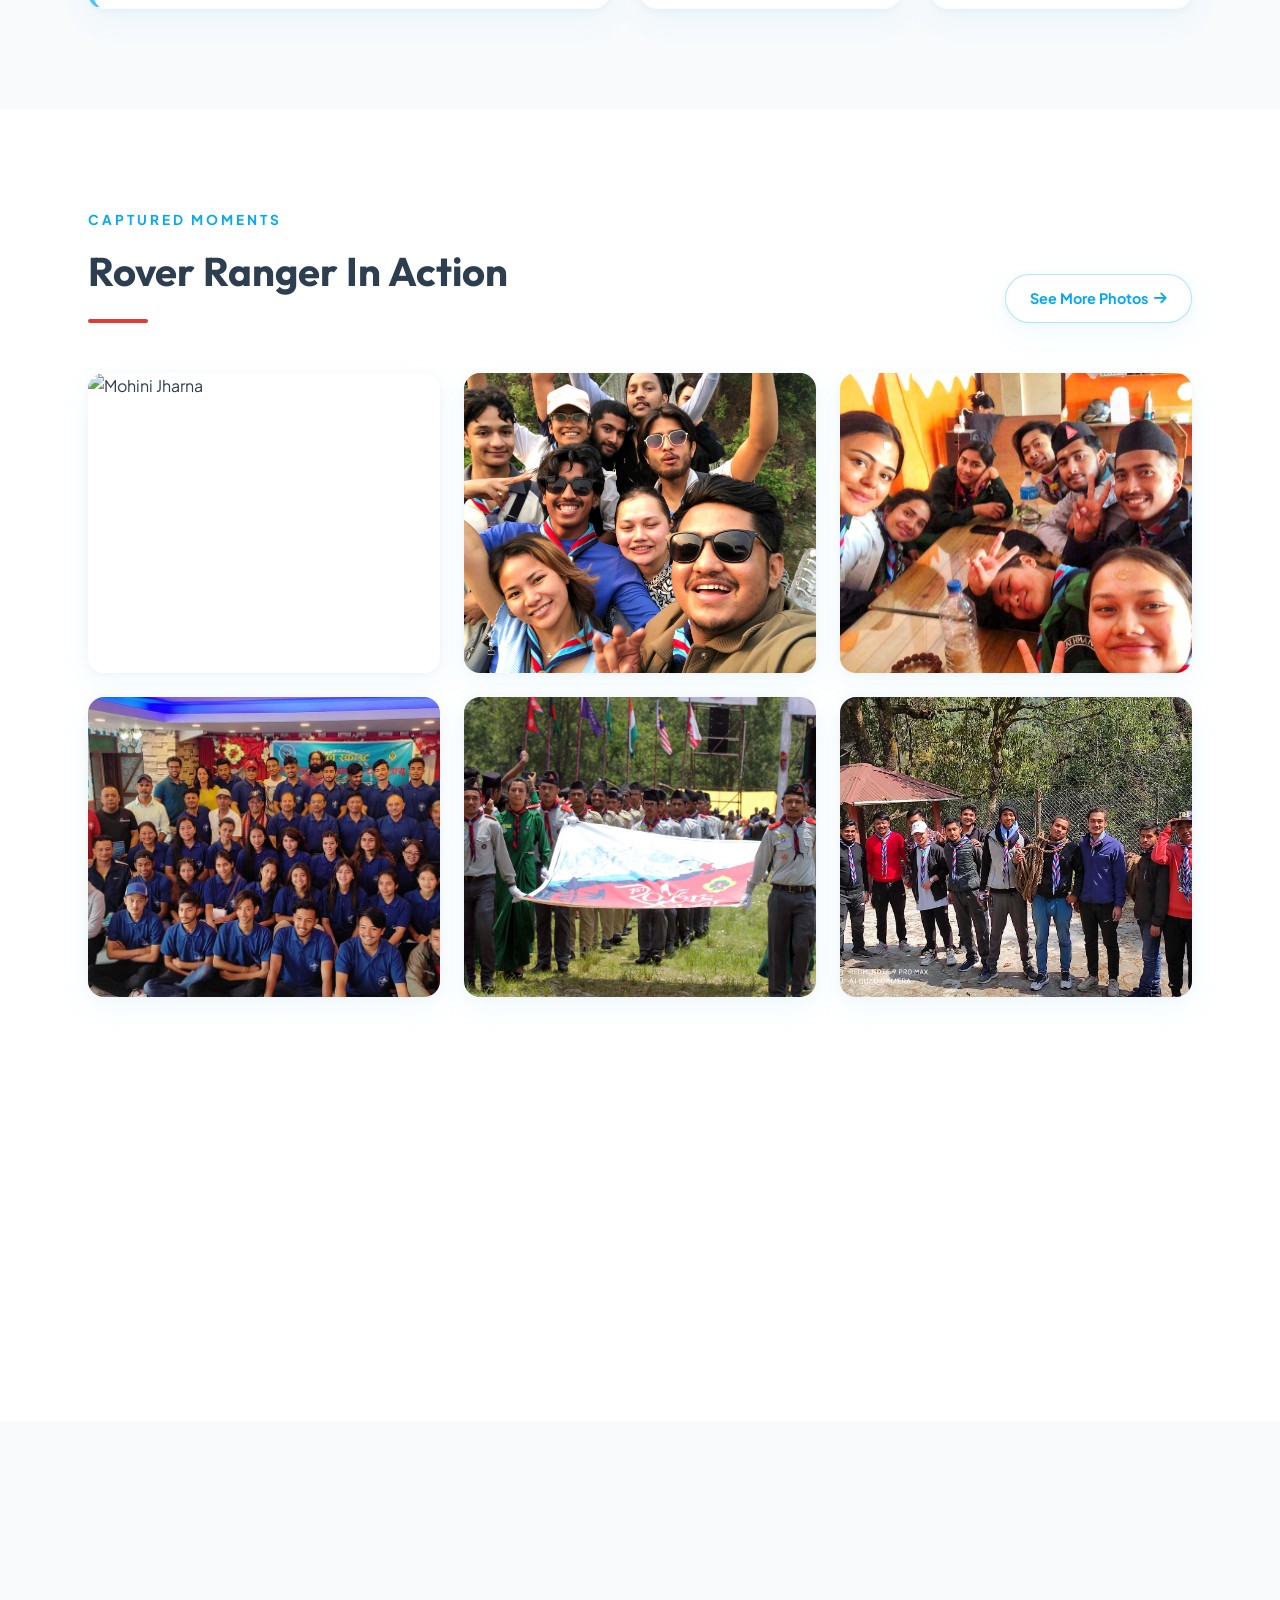
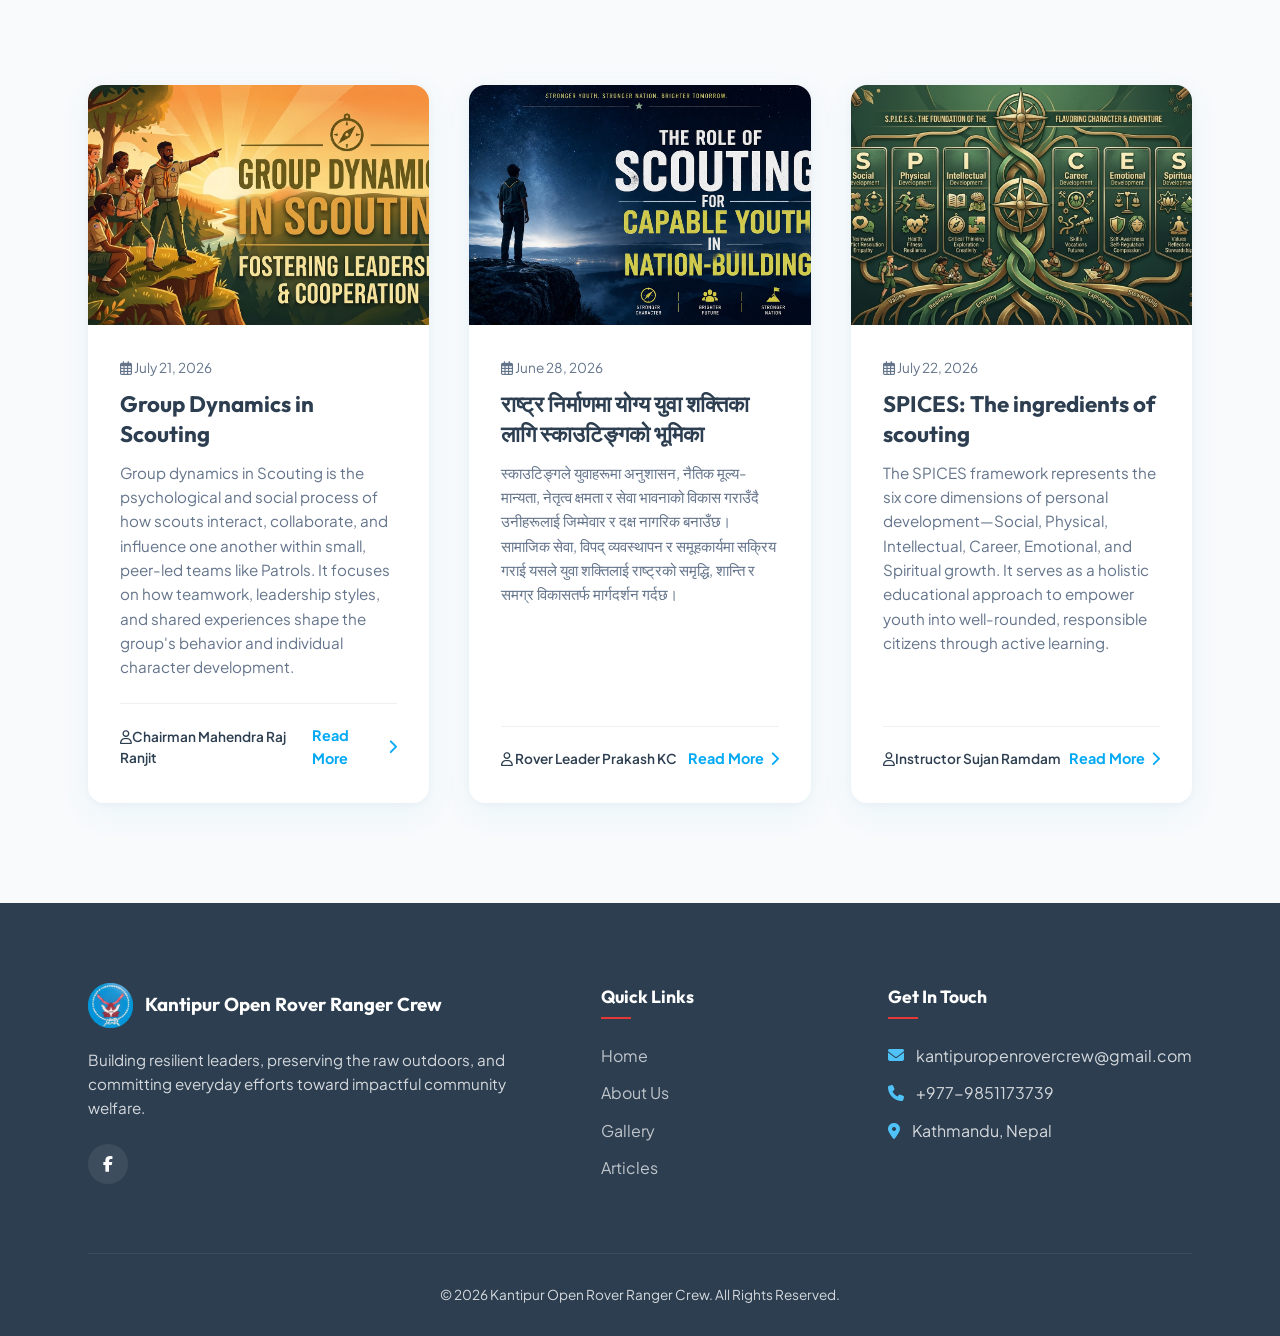
==== commit 5bd0de53: "added article 3 spices" ====
--- a/index.html
+++ b/index.html
@@ -222,13 +222,12 @@
             <img src="images/articles/article-3.jpg" alt="Eco Scouting Initiatives">
           </div>
           <div class="article-content">
-            <span class="article-date"><i class="far fa-calendar-alt"></i> May 12, 2026</span>
-            <h3 class="article-title">Eco Scouting: Leave No Trace Principles in Action</h3>
-            <p class="article-excerpt">Practical measures implemented by our crew during our recent nature reserves
-              conservation cleanup camp.</p>
+            <span class="article-date"><i class="far fa-calendar-alt"></i> July 22, 2026</span>
+            <h3 class="article-title">SPICES: The ingredients of scouting</h3>
+            <p class="article-excerpt">The SPICES framework represents the six core dimensions of personal development—Social, Physical, Intellectual, Career, Emotional, and Spiritual growth. It serves as a holistic educational approach to empower youth into well-rounded, responsible citizens through active learning.</p>
             <div class="article-footer">
-              <span class="article-author"><i class="far fa-user"></i> Rover Ankit Shrestha</span>
-              <a href="content/article-template.html" class="btn-text">Read More <i
+              <span class="article-author"><i class="far fa-user"></i>Instructor Sujan Ramdam</span>
+              <a href="content/spices-scout.html" class="btn-text">Read More <i
                   class="fas fa-chevron-right"></i></a>
             </div>
           </div>
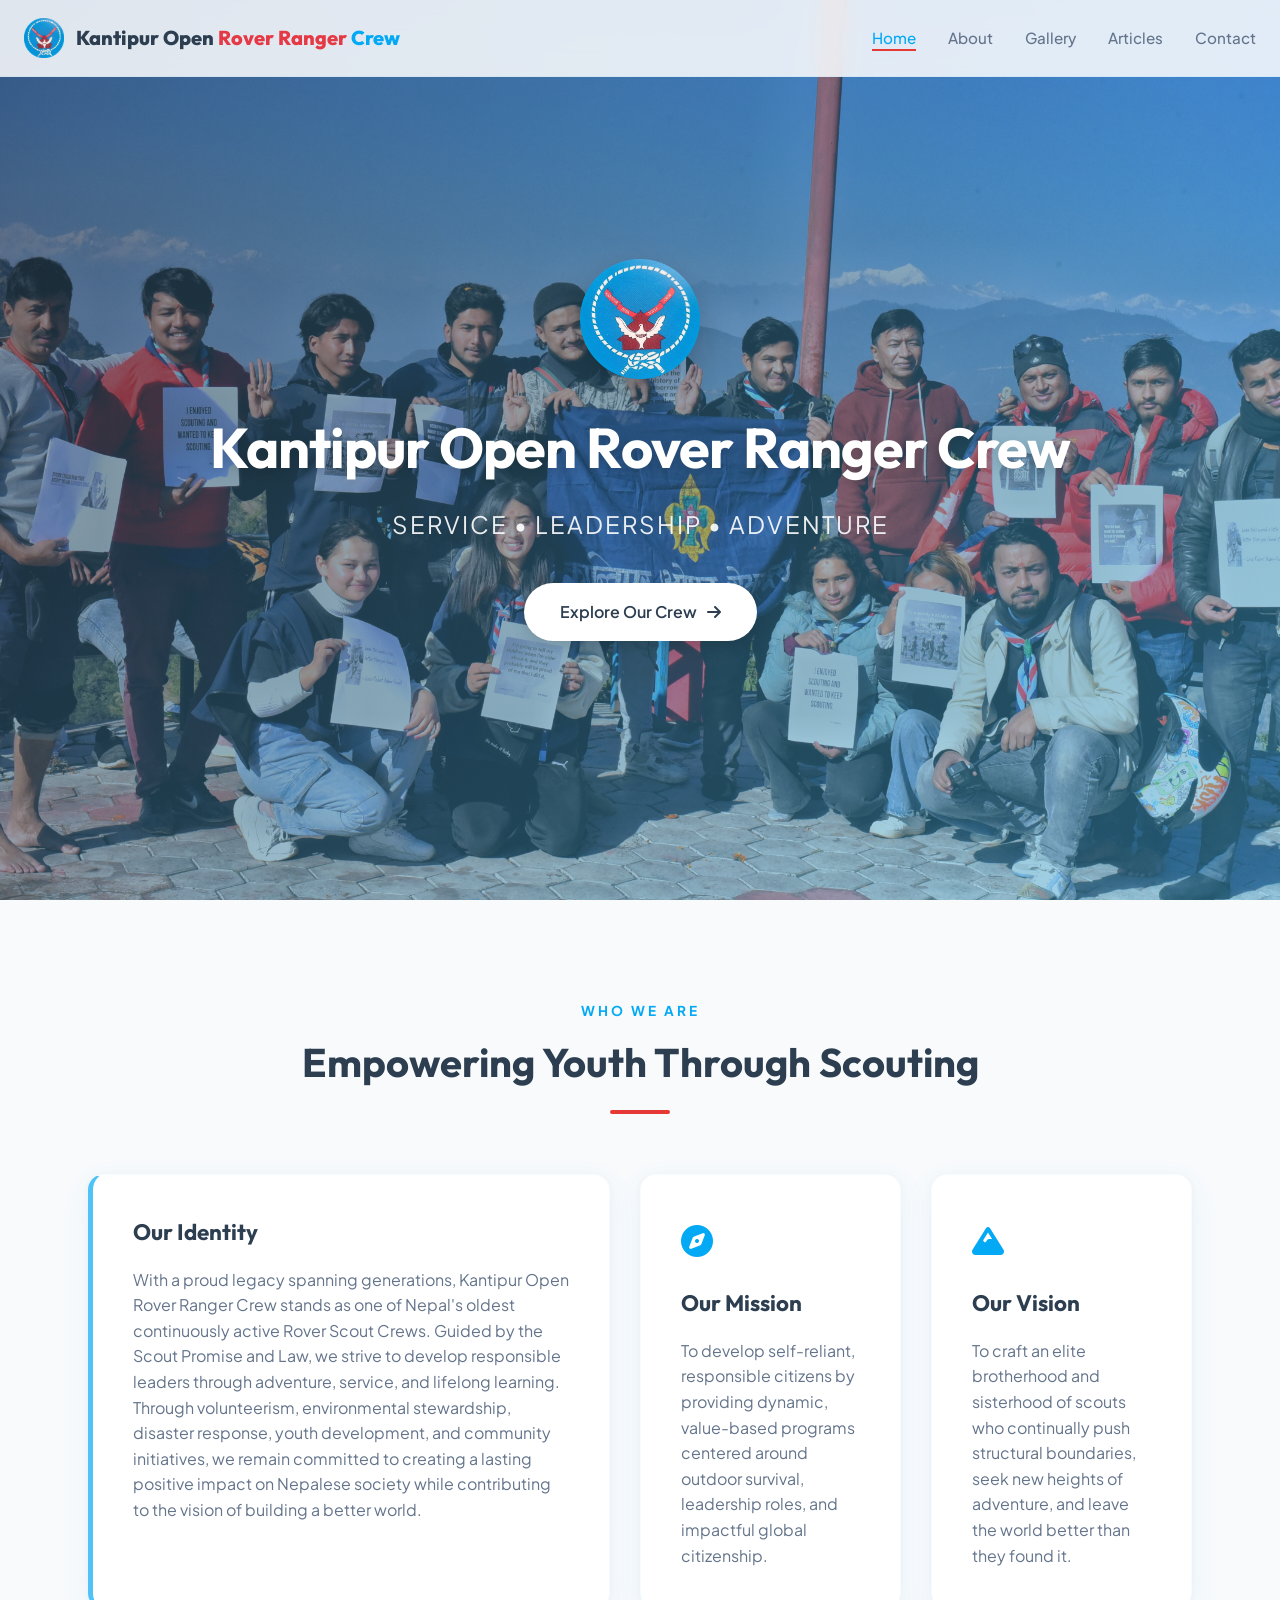
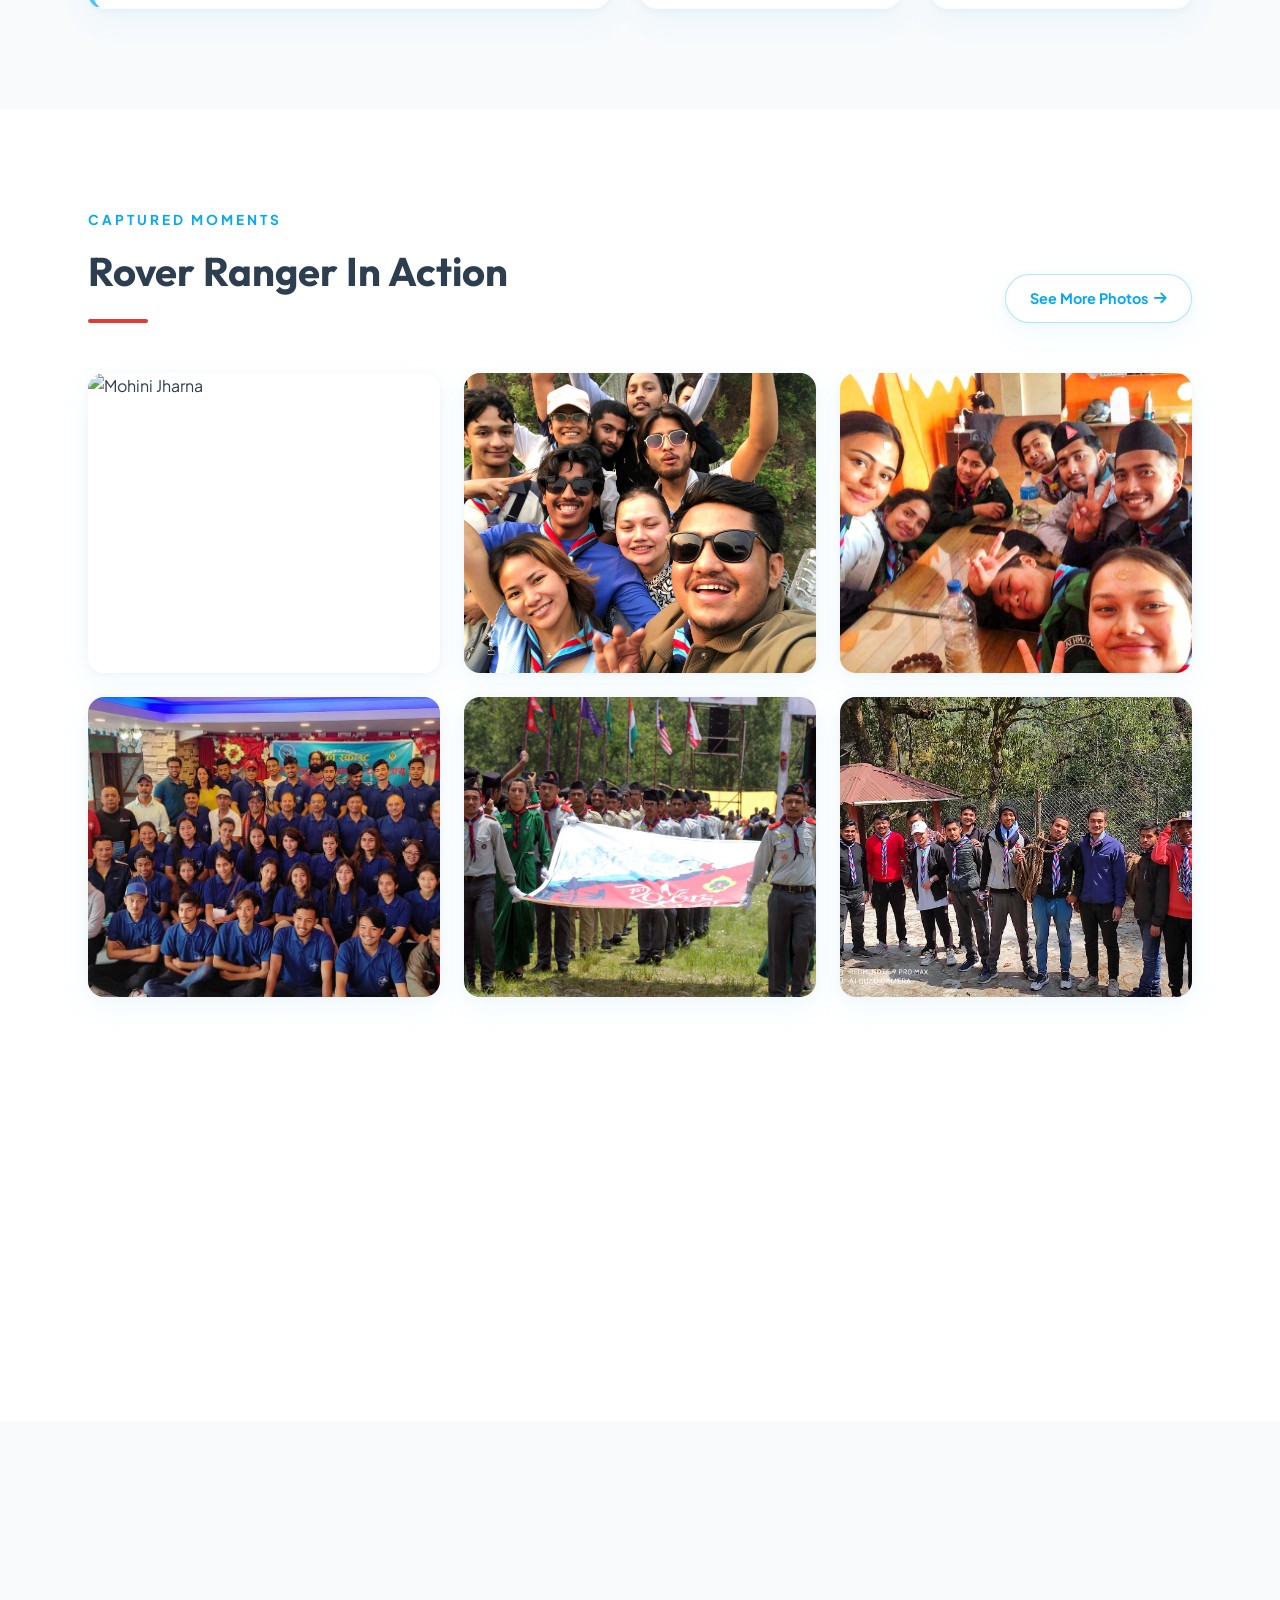
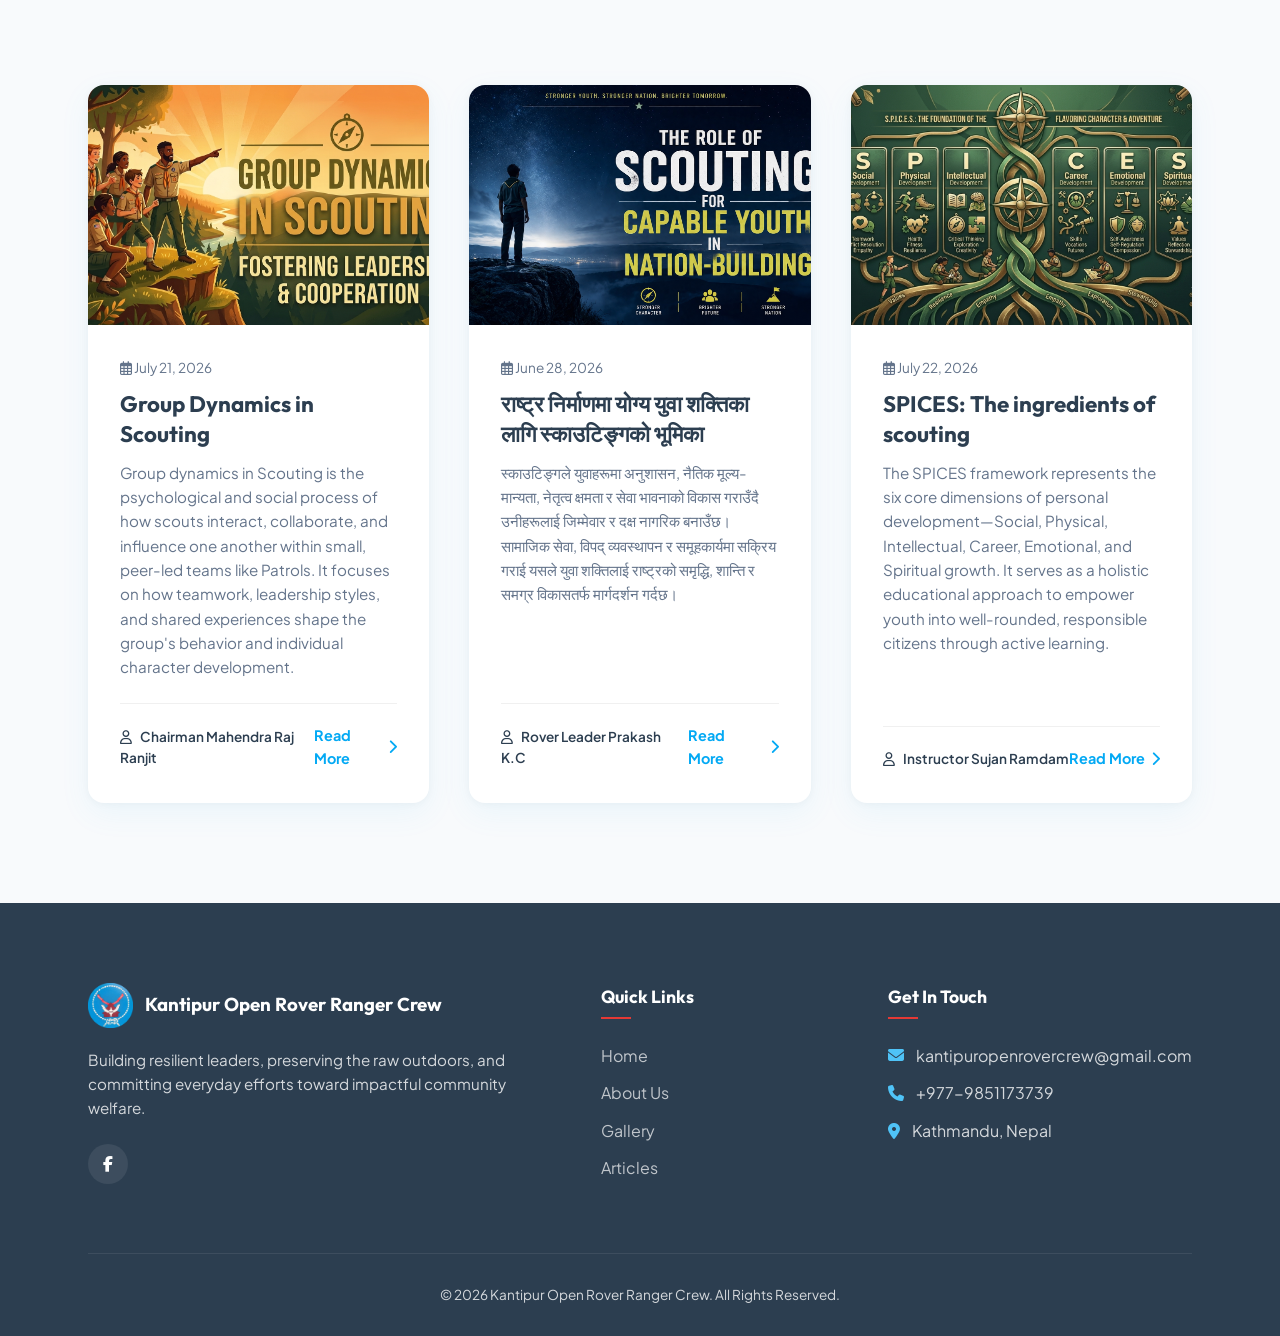
==== commit d6e2995f: "(fixed): spacing after icon" ====
--- a/index.html
+++ b/index.html
@@ -191,9 +191,13 @@
           <div class="article-content">
             <span class="article-date"><i class="far fa-calendar-alt"></i> July 21, 2026</span>
             <h3 class="article-title">Group Dynamics in Scouting</h3>
-            <p class="article-excerpt">Group dynamics in Scouting is the psychological and social process of how scouts interact, collaborate, and influence one another within small, peer-led teams like Patrols. It focuses on how teamwork, leadership styles, and shared experiences shape the group's behavior and individual character development.</p>
+            <p class="article-excerpt">Group dynamics in Scouting is the psychological and social process of how scouts
+              interact, collaborate, and influence one another within small, peer-led teams like Patrols. It focuses on
+              how teamwork, leadership styles, and shared experiences shape the group's behavior and individual
+              character development.</p>
             <div class="article-footer">
-              <span class="article-author"><i class="far fa-user"></i>Chairman Mahendra Raj Ranjit</span>
+              <span class="article-author"><i class="far fa-user"></i><span style="margin-left: 8px;">Chairman Mahendra
+                  Raj Ranjit</span></span>
               <a href="content/group-dynamics.html" class="btn-text">Read More <i class="fas fa-chevron-right"></i></a>
             </div>
           </div>
@@ -207,9 +211,13 @@
           <div class="article-content">
             <span class="article-date"><i class="far fa-calendar-alt"></i> June 28, 2026</span>
             <h3 class="article-title">राष्ट्र निर्माणमा योग्य युवा शक्तिका लागि स्काउटिङ्गको भूमिका</h3>
-            <p class="article-excerpt">स्काउटिङ्गले युवाहरूमा अनुशासन, नैतिक मूल्य-मान्यता, नेतृत्व क्षमता र सेवा भावनाको विकास गराउँदै उनीहरूलाई जिम्मेवार र दक्ष नागरिक बनाउँछ। सामाजिक सेवा, विपद् व्यवस्थापन र समूहकार्यमा सक्रिय गराई यसले युवा शक्तिलाई राष्ट्रको समृद्धि, शान्ति र समग्र विकासतर्फ मार्गदर्शन गर्दछ।</p>
+            <p class="article-excerpt">स्काउटिङ्गले युवाहरूमा अनुशासन, नैतिक मूल्य-मान्यता, नेतृत्व क्षमता र सेवा
+              भावनाको विकास गराउँदै उनीहरूलाई जिम्मेवार र दक्ष नागरिक बनाउँछ। सामाजिक सेवा, विपद् व्यवस्थापन र
+              समूहकार्यमा सक्रिय गराई यसले युवा शक्तिलाई राष्ट्रको समृद्धि, शान्ति र समग्र विकासतर्फ मार्गदर्शन गर्दछ।
+            </p>
             <div class="article-footer">
-              <span class="article-author"><i class="far fa-user"></i> Rover Leader Prakash KC</span>
+              <span class="article-author"><i class="far fa-user"></i><span style="margin-left: 8px;">Rover Leader
+                  Prakash K.C</span></span>
               <a href="content/youth-for-nation-build.html" class="btn-text">Read More <i
                   class="fas fa-chevron-right"></i></a>
             </div>
@@ -224,11 +232,14 @@
           <div class="article-content">
             <span class="article-date"><i class="far fa-calendar-alt"></i> July 22, 2026</span>
             <h3 class="article-title">SPICES: The ingredients of scouting</h3>
-            <p class="article-excerpt">The SPICES framework represents the six core dimensions of personal development—Social, Physical, Intellectual, Career, Emotional, and Spiritual growth. It serves as a holistic educational approach to empower youth into well-rounded, responsible citizens through active learning.</p>
+            <p class="article-excerpt">The SPICES framework represents the six core dimensions of personal
+              development—Social, Physical, Intellectual, Career, Emotional, and Spiritual growth. It serves as a
+              holistic educational approach to empower youth into well-rounded, responsible citizens through active
+              learning.</p>
             <div class="article-footer">
-              <span class="article-author"><i class="far fa-user"></i>Instructor Sujan Ramdam</span>
-              <a href="content/spices-scout.html" class="btn-text">Read More <i
-                  class="fas fa-chevron-right"></i></a>
+              <span class="article-author"><i class="far fa-user"></i><span style="margin-left: 8px;">Instructor Sujan
+                  Ramdam</span></span>
+              <a href="content/spices-scout.html" class="btn-text">Read More <i class="fas fa-chevron-right"></i></a>
             </div>
           </div>
         </article>
